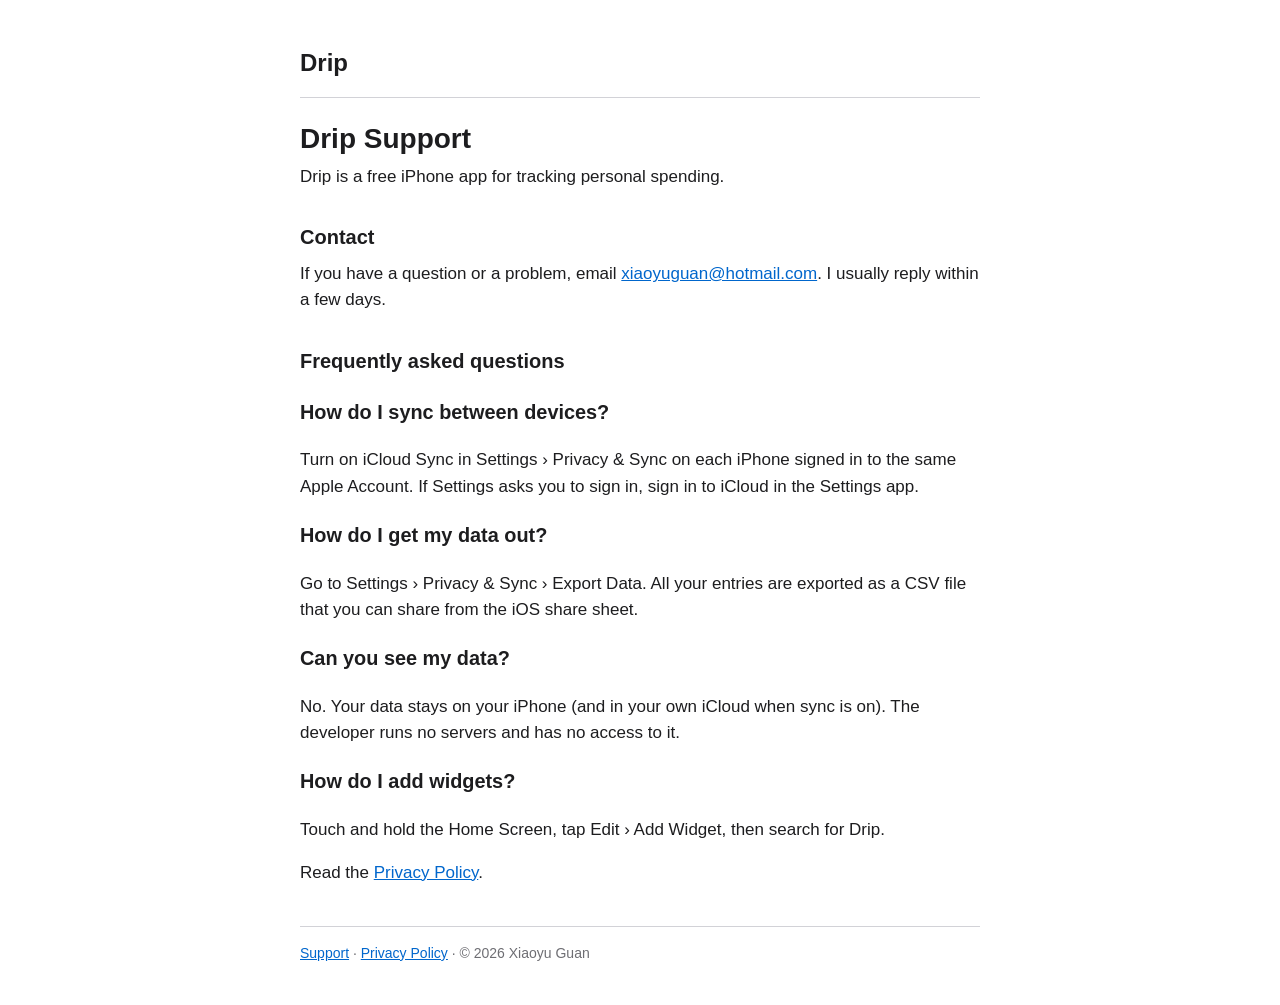
==== index.html @ 87cd1d82 "Add Drip support and privacy pages" ====
<!DOCTYPE html>
<html lang="en">
<head>
  <meta charset="utf-8">
  <meta name="viewport" content="width=device-width, initial-scale=1">
  <title>Drip Support</title>
  <link rel="stylesheet" href="style.css">
</head>
<body>
  <div class="page">
    <header class="site">
      <a href="index.html">Drip</a>
    </header>

    <main>
      <h1>Drip Support</h1>
      <p>Drip is a free iPhone app for tracking personal spending.</p>

      <h2>Contact</h2>
      <p>If you have a question or a problem, email <a href="mailto:xiaoyuguan@hotmail.com">xiaoyuguan@hotmail.com</a>. I usually reply within a few days.</p>

      <h2>Frequently asked questions</h2>

      <h3>How do I sync between devices?</h3>
      <p>Turn on iCloud Sync in Settings › Privacy &amp; Sync on each iPhone signed in to the same Apple Account. If Settings asks you to sign in, sign in to iCloud in the Settings app.</p>

      <h3>How do I get my data out?</h3>
      <p>Go to Settings › Privacy &amp; Sync › Export Data. All your entries are exported as a CSV file that you can share from the iOS share sheet.</p>

      <h3>Can you see my data?</h3>
      <p>No. Your data stays on your iPhone (and in your own iCloud when sync is on). The developer runs no servers and has no access to it.</p>

      <h3>How do I add widgets?</h3>
      <p>Touch and hold the Home Screen, tap Edit › Add Widget, then search for Drip.</p>

      <p>Read the <a href="privacy.html">Privacy Policy</a>.</p>
    </main>

    <footer class="site">
      <p><a href="index.html">Support</a> · <a href="privacy.html">Privacy Policy</a> · © 2026 Xiaoyu Guan</p>
    </footer>
  </div>
</body>
</html>
---- style.css ----
:root {
  --text: #1d1d1f;
  --text-secondary: #6e6e73;
  --background: #ffffff;
  --rule: #d2d2d7;
  --link: #0066cc;
}

@media (prefers-color-scheme: dark) {
  :root {
    --text: #f5f5f7;
    --text-secondary: #a1a1a6;
    --background: #1c1c1e;
    --rule: #38383a;
    --link: #409cff;
  }
}

* {
  box-sizing: border-box;
}

body {
  margin: 0;
  padding: 0 16px;
  background: var(--background);
  color: var(--text);
  font-family: -apple-system, BlinkMacSystemFont, "Helvetica Neue", sans-serif;
  font-size: 17px;
  line-height: 1.55;
  -webkit-text-size-adjust: 100%;
}

.page {
  max-width: 680px;
  margin: 0 auto;
  padding: 24px 0 40px;
}

header.site {
  border-bottom: 1px solid var(--rule);
  padding: 20px 0 16px;
  margin-bottom: 24px;
}

header.site a {
  color: var(--text);
  text-decoration: none;
  font-size: 24px;
  font-weight: 700;
}

h1 {
  font-size: 28px;
  line-height: 1.2;
  margin: 0 0 8px;
}

h2 {
  font-size: 20px;
  margin: 32px 0 8px;
}

p {
  margin: 0 0 16px;
}

a {
  color: var(--link);
  overflow-wrap: break-word;
}

ul {
  margin: 0 0 16px;
  padding-left: 24px;
}

li {
  margin-bottom: 8px;
}

footer.site {
  border-top: 1px solid var(--rule);
  margin-top: 40px;
  padding-top: 16px;
  color: var(--text-secondary);
  font-size: 14px;
}

footer.site p {
  margin: 0;
}
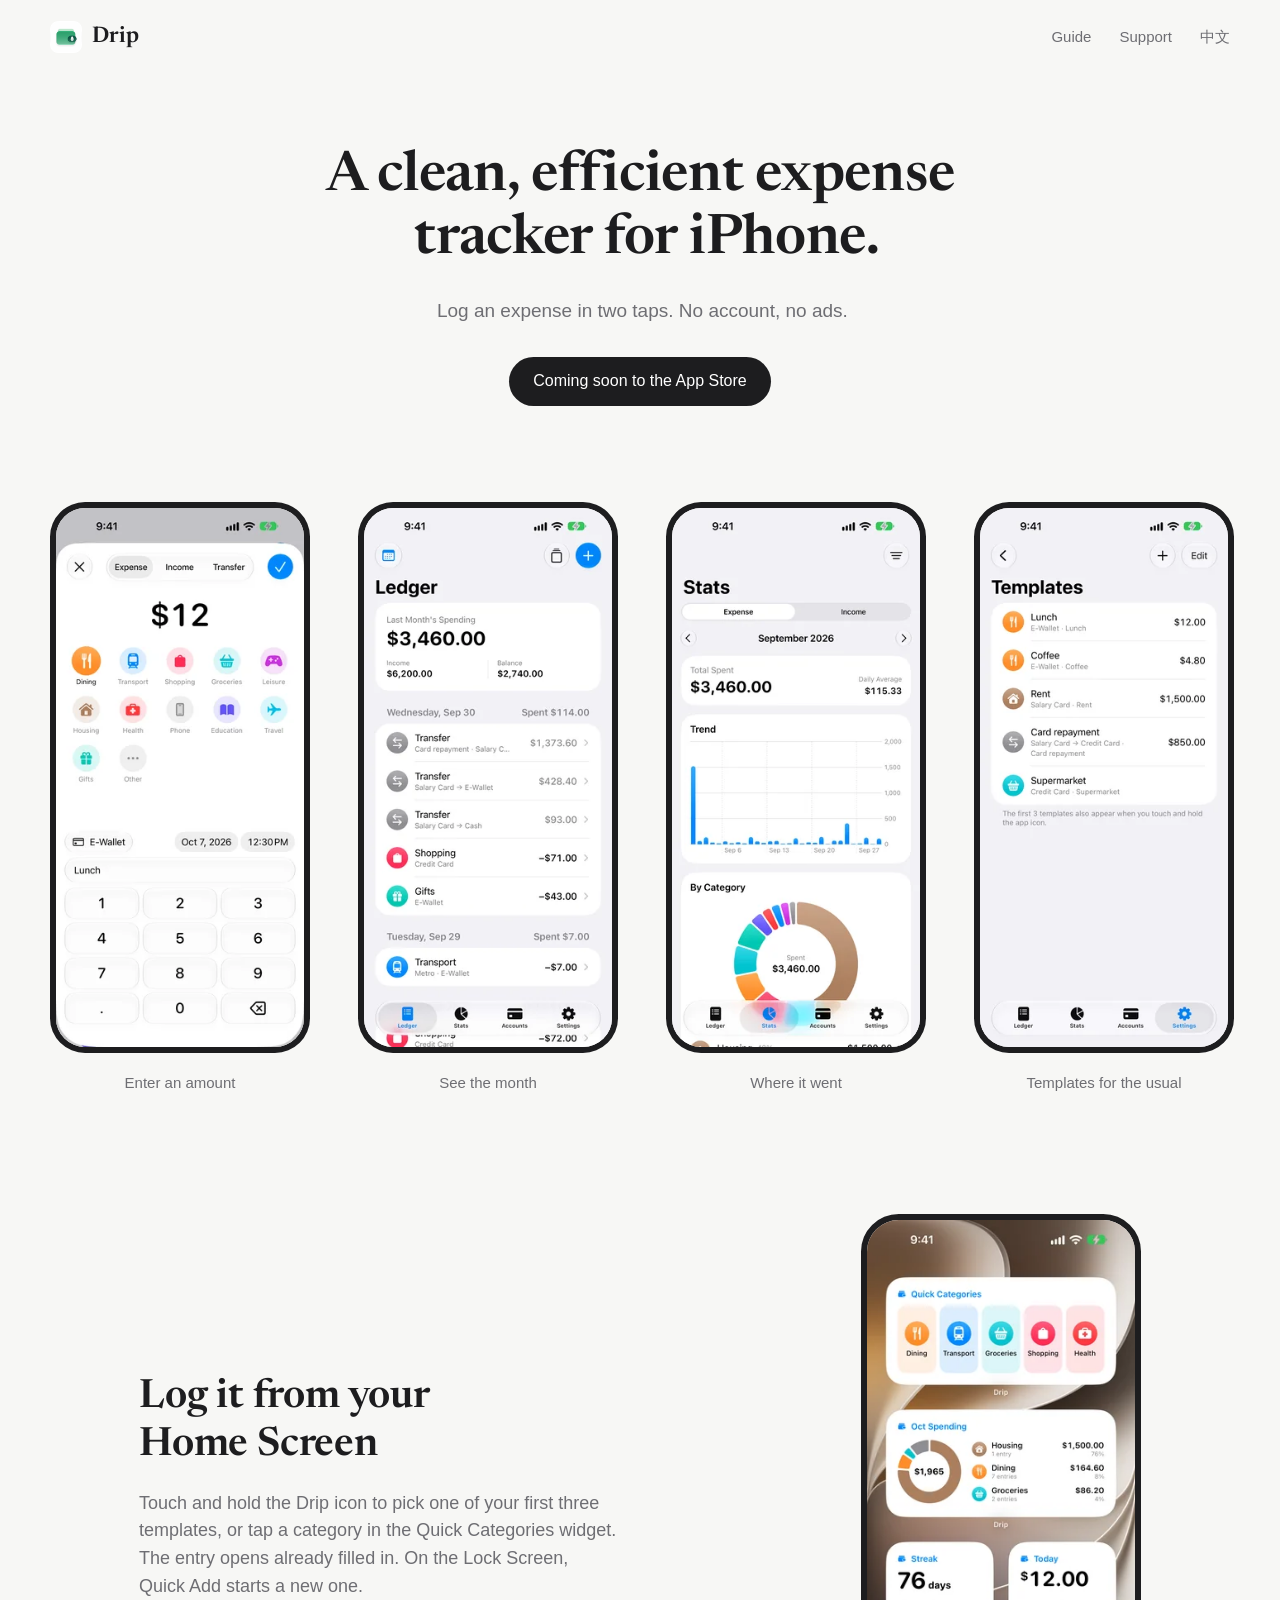
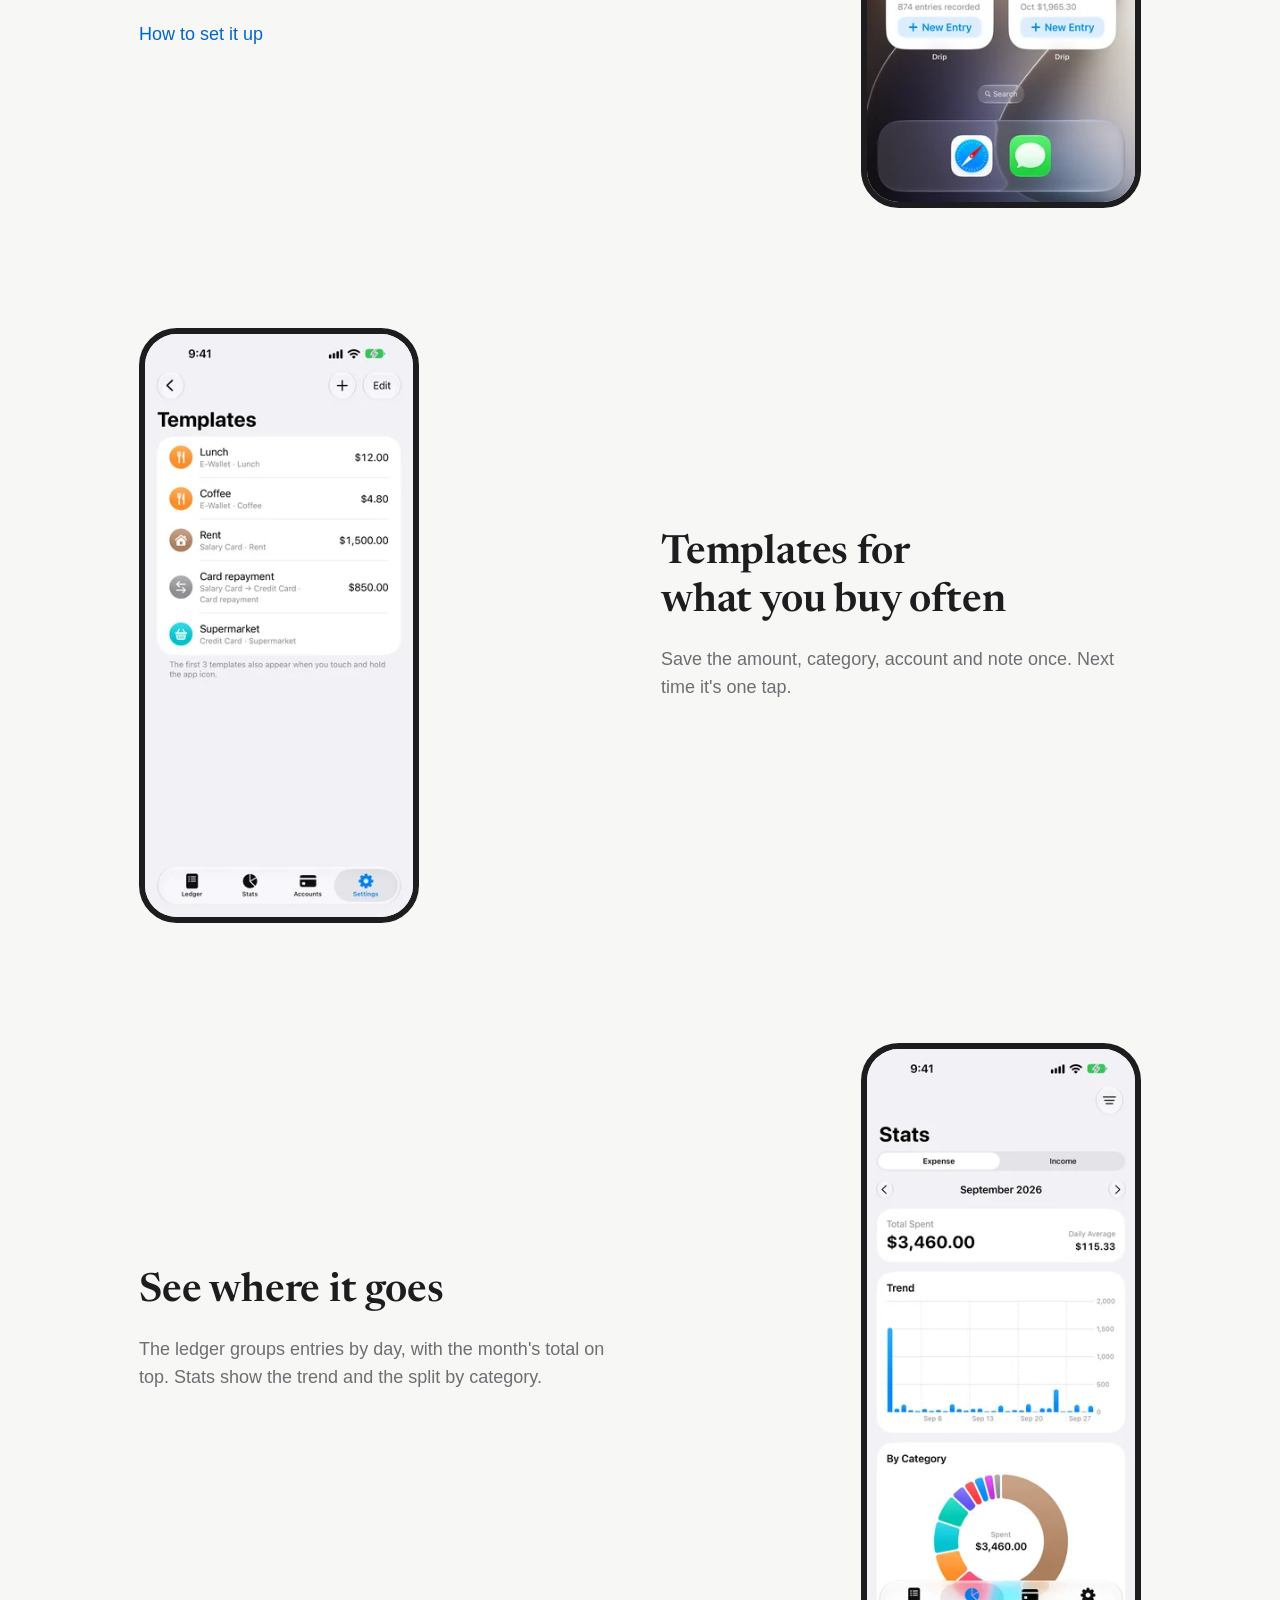
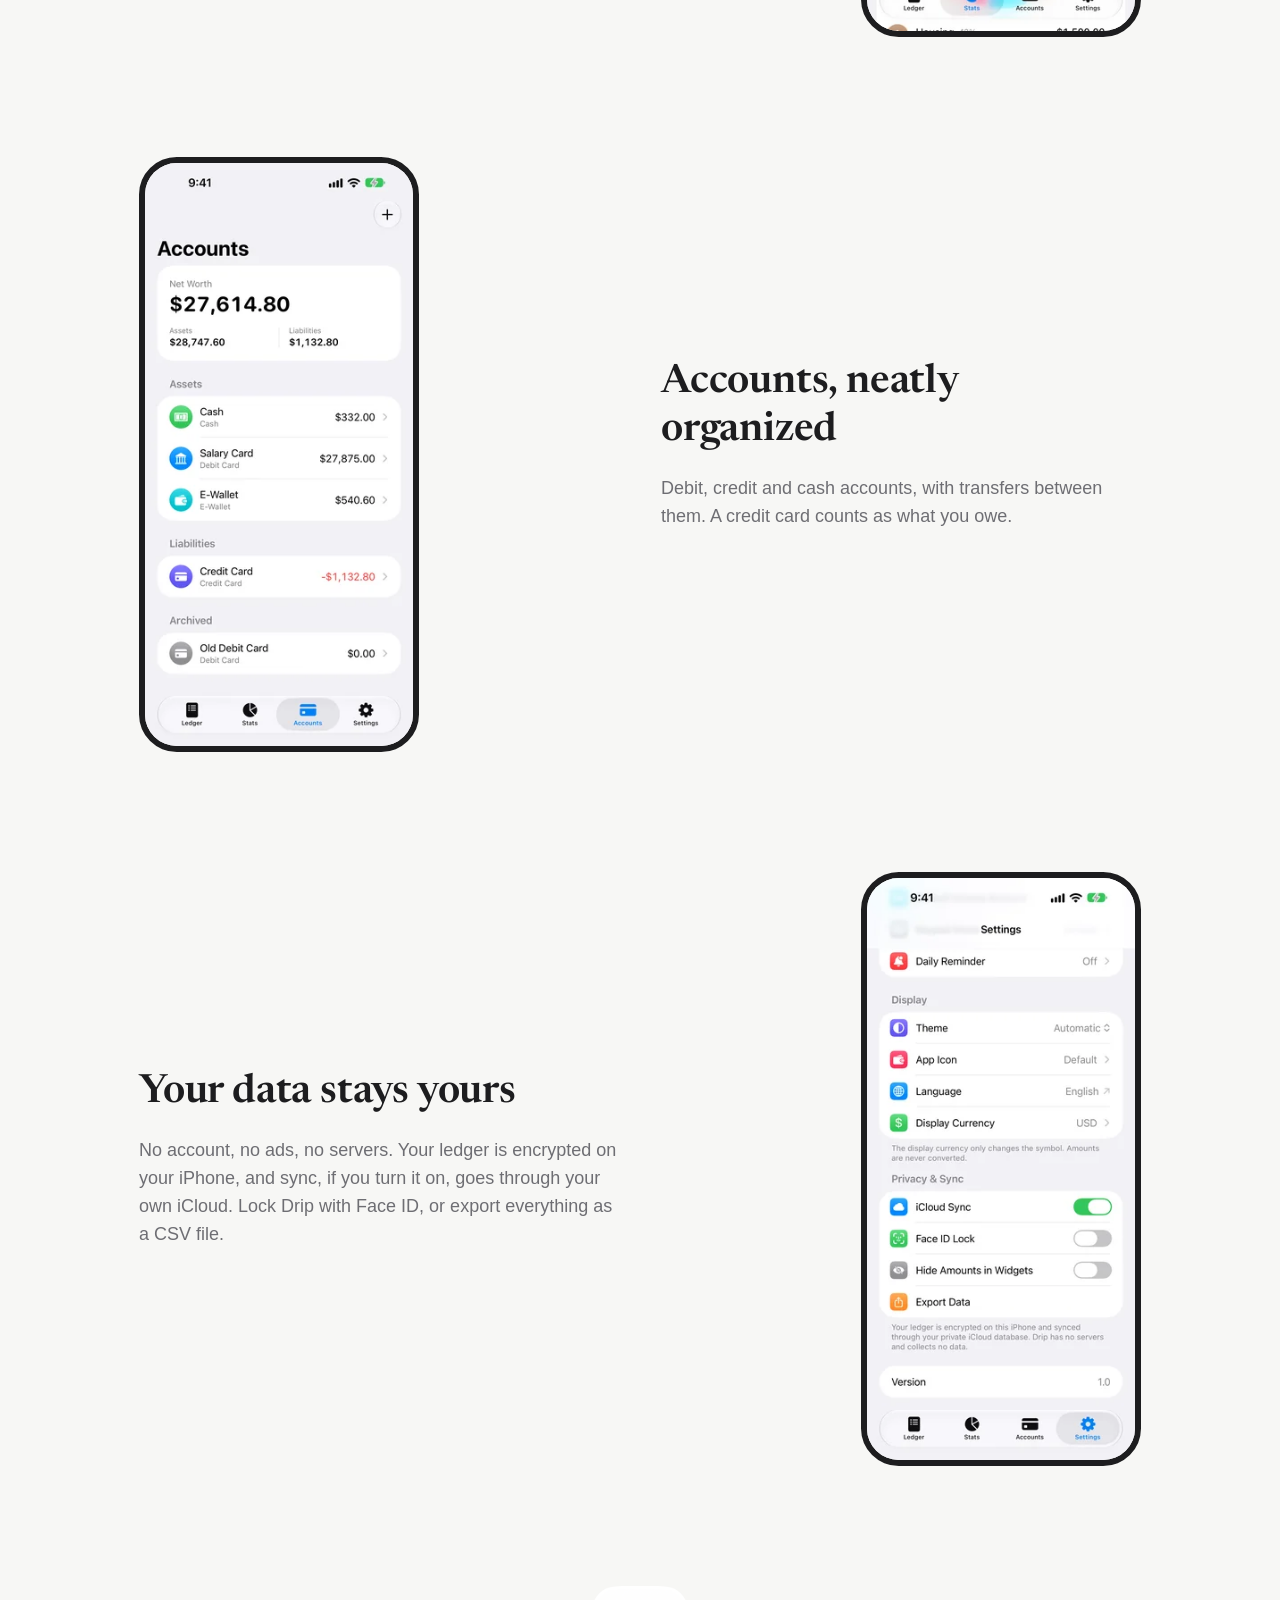
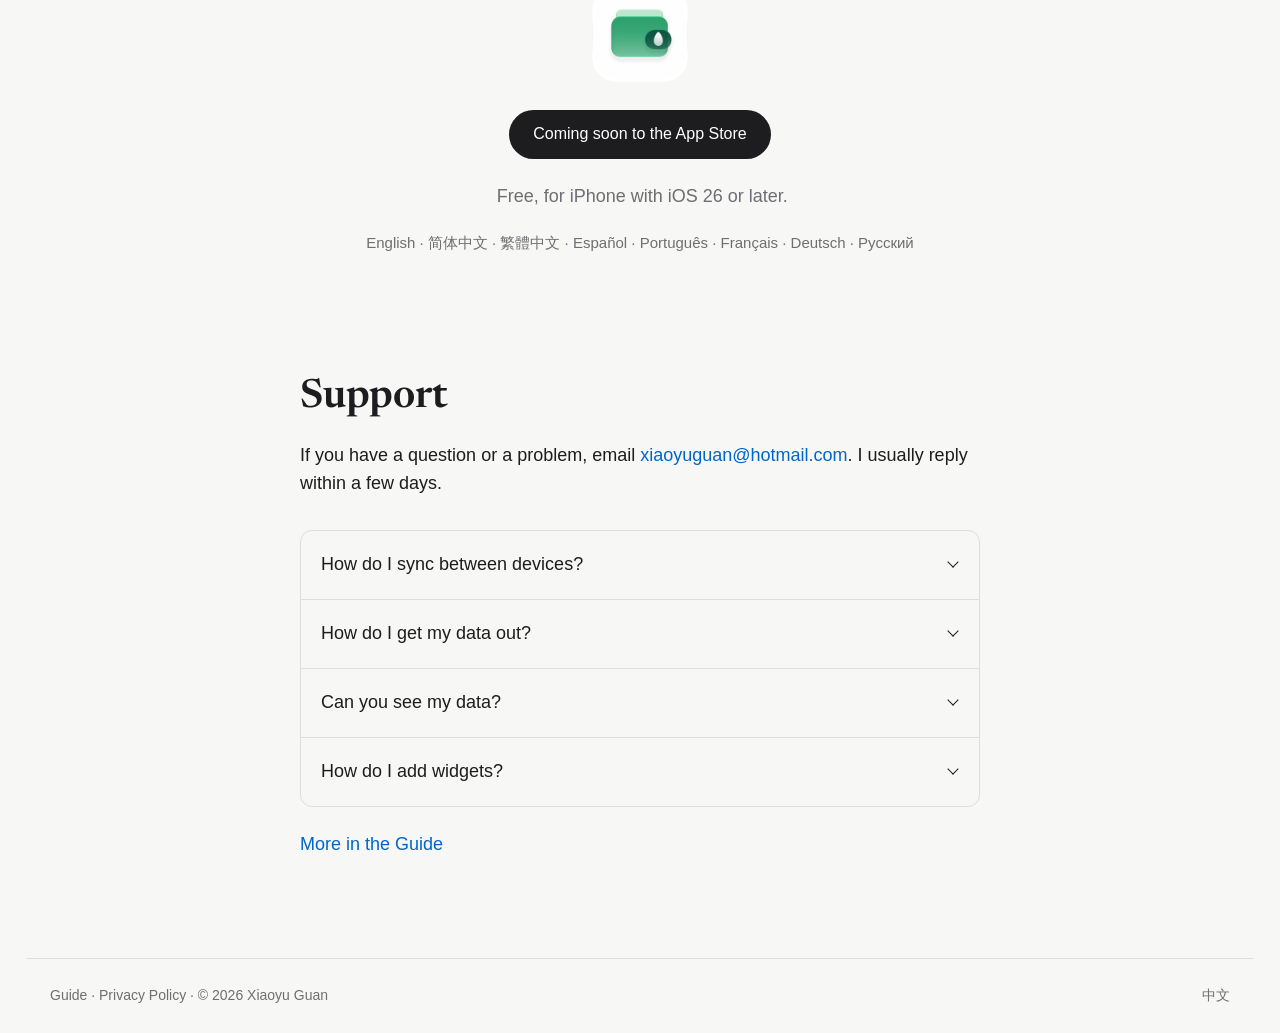
==== commit f6b8b905: "Turn the support site into a landing page with a guide Replace the support-only index with an Englis" ====
--- a/index.html
+++ b/index.html
@@ -1,44 +1,14 @@
-<!DOCTYPE html>
-<html lang="en">
-<head>
-  <meta charset="utf-8">
-  <meta name="viewport" content="width=device-width, initial-scale=1">
-  <title>Drip Support</title>
-  <link rel="stylesheet" href="style.css">
-</head>
-<body>
-  <div class="page">
-    <header class="site">
-      <a href="index.html">Drip</a>
-    </header>
-
-    <main>
-      <h1>Drip Support</h1>
-      <p>Drip is a free iPhone app for tracking personal spending.</p>
-
-      <h2>Contact</h2>
-      <p>If you have a question or a problem, email <a href="mailto:xiaoyuguan@hotmail.com">xiaoyuguan@hotmail.com</a>. I usually reply within a few days.</p>
-
-      <h2>Frequently asked questions</h2>
-
-      <h3>How do I sync between devices?</h3>
-      <p>Turn on iCloud Sync in Settings › Privacy &amp; Sync on each iPhone signed in to the same Apple Account. If Settings asks you to sign in, sign in to iCloud in the Settings app.</p>
-
-      <h3>How do I get my data out?</h3>
-      <p>Go to Settings › Privacy &amp; Sync › Export Data. All your entries are exported as a CSV file that you can share from the iOS share sheet.</p>
-
-      <h3>Can you see my data?</h3>
-      <p>No. Your data stays on your iPhone (and in your own iCloud when sync is on). The developer runs no servers and has no access to it.</p>
-
-      <h3>How do I add widgets?</h3>
-      <p>Touch and hold the Home Screen, tap Edit › Add Widget, then search for Drip.</p>
-
-      <p>Read the <a href="privacy.html">Privacy Policy</a>.</p>
-    </main>
-
-    <footer class="site">
-      <p><a href="index.html">Support</a> · <a href="privacy.html">Privacy Policy</a> · © 2026 Xiaoyu Guan</p>
-    </footer>
-  </div>
-</body>
-</html>
+<!doctype html>
+<html lang="en"><head><meta charset="utf-8"><meta name="viewport" content="width=device-width, initial-scale=1">
+<title>Drip – Expense Tracker for iPhone</title><meta name="description" content="Log an expense in two taps. No account, no ads.">
+<link rel="canonical" href="https://drip.damao.io/">
+<link rel="alternate" hreflang="en" href="https://drip.damao.io/"><link rel="alternate" hreflang="zh-Hans" href="https://drip.damao.io/zh-Hans/"><link rel="alternate" hreflang="x-default" href="https://drip.damao.io/">
+<meta property="og:type" content="website"><meta property="og:title" content="Drip – Expense Tracker for iPhone"><meta property="og:description" content="Log an expense in two taps. No account, no ads."><meta property="og:url" content="https://drip.damao.io/"><meta property="og:image" content="https://drip.damao.io/assets/img/og-en-landing.png"><meta property="og:image:width" content="1200"><meta property="og:image:height" content="630"><meta property="og:image:alt" content="Drip – Expense Tracker for iPhone">
+<meta name="twitter:card" content="summary_large_image"><meta name="twitter:title" content="Drip – Expense Tracker for iPhone"><meta name="twitter:description" content="Log an expense in two taps. No account, no ads."><meta name="twitter:image" content="https://drip.damao.io/assets/img/og-en-landing.png">
+<meta name="theme-color" content="#F7F7F5" media="(prefers-color-scheme: light)"><meta name="theme-color" content="#141414" media="(prefers-color-scheme: dark)">
+<link rel="icon" href="/favicon.ico" sizes="any"><link rel="icon" href="/favicon-32.png" type="image/png" sizes="32x32"><link rel="apple-touch-icon" href="/apple-touch-icon.png"><link rel="stylesheet" href="/style.css">
+</head><body><nav class="nav container"><a class="brand" href="/"><img src="/assets/img/icon@2x.png" width="32" height="32" alt="">Drip</a><a class="nav-secondary" href="/guide/">Guide</a><a class="nav-secondary" href="#support">Support</a><a href="/zh-Hans/" lang="zh-Hans">中文</a></nav><main><section class="hero"><h1>A clean, efficient expense tracker for iPhone<span class="hang-latin">.</span></h1><p class="sub">Log an expense in two taps. No account, no ads<span class="hang-latin">.</span></p><p class="capsule">Coming soon to the App Store</p></section>
+<div class="gallery" tabindex="0"><figure><picture><source type="image/webp" srcset="/assets/screens/en/01-entry@1x.webp 1x, /assets/screens/en/01-entry@2x.webp 2x"><img class="phone" src="/assets/screens/en/01-entry@1x.png" srcset="/assets/screens/en/01-entry@1x.png 1x, /assets/screens/en/01-entry@2x.png 2x" width="300" height="652" alt="Enter an amount" loading="eager" decoding="async"></picture><figcaption>Enter an amount</figcaption></figure><figure><picture><source type="image/webp" srcset="/assets/screens/en/02-ledger@1x.webp 1x, /assets/screens/en/02-ledger@2x.webp 2x"><img class="phone" src="/assets/screens/en/02-ledger@1x.png" srcset="/assets/screens/en/02-ledger@1x.png 1x, /assets/screens/en/02-ledger@2x.png 2x" width="300" height="652" alt="See the month" loading="eager" decoding="async"></picture><figcaption>See the month</figcaption></figure><figure><picture><source type="image/webp" srcset="/assets/screens/en/03-stats@1x.webp 1x, /assets/screens/en/03-stats@2x.webp 2x"><img class="phone" src="/assets/screens/en/03-stats@1x.png" srcset="/assets/screens/en/03-stats@1x.png 1x, /assets/screens/en/03-stats@2x.png 2x" width="300" height="652" alt="Where it went" loading="eager" decoding="async"></picture><figcaption>Where it went</figcaption></figure><figure><picture><source type="image/webp" srcset="/assets/screens/en/04-templates@1x.webp 1x, /assets/screens/en/04-templates@2x.webp 2x"><img class="phone" src="/assets/screens/en/04-templates@1x.png" srcset="/assets/screens/en/04-templates@1x.png 1x, /assets/screens/en/04-templates@2x.png 2x" width="300" height="652" alt="Templates for the usual" loading="eager" decoding="async"></picture><figcaption>Templates for the usual</figcaption></figure><figure><picture><source type="image/webp" srcset="/assets/screens/en/08-widgets@1x.webp 1x, /assets/screens/en/08-widgets@2x.webp 2x"><img class="phone" src="/assets/screens/en/08-widgets@1x.png" srcset="/assets/screens/en/08-widgets@1x.png 1x, /assets/screens/en/08-widgets@2x.png 2x" width="300" height="652" alt="Log from the Home Screen" loading="eager" decoding="async"></picture><figcaption>Log from the Home Screen</figcaption></figure></div>
+<div class="features container"><section class="feature"><div class="feature-copy"><h2>Log it from your Home Screen</h2><p>Touch and hold the Drip icon to pick one of your first three templates, or tap a category in the Quick Categories widget. The entry opens already filled in. On the Lock Screen, Quick Add starts a new one.</p><a href="/guide/#app-icon">How to set it up</a></div><picture><source type="image/webp" srcset="/assets/screens/en/08-widgets@1x.webp 1x, /assets/screens/en/08-widgets@2x.webp 2x"><img class="phone" src="/assets/screens/en/08-widgets@1x.png" srcset="/assets/screens/en/08-widgets@1x.png 1x, /assets/screens/en/08-widgets@2x.png 2x" width="300" height="652" alt="Log it from your Home Screen" loading="lazy" decoding="async"></picture></section><section class="feature"><div class="feature-copy"><h2>Templates for what you buy often</h2><p>Save the amount, category, account and note once. Next time it's one tap.</p></div><picture><source type="image/webp" srcset="/assets/screens/en/04-templates@1x.webp 1x, /assets/screens/en/04-templates@2x.webp 2x"><img class="phone" src="/assets/screens/en/04-templates@1x.png" srcset="/assets/screens/en/04-templates@1x.png 1x, /assets/screens/en/04-templates@2x.png 2x" width="300" height="652" alt="Templates for what you buy often" loading="lazy" decoding="async"></picture></section><section class="feature"><div class="feature-copy"><h2>See where it goes</h2><p>The ledger groups entries by day, with the month's total on top. Stats show the trend and the split by category.</p></div><picture><source type="image/webp" srcset="/assets/screens/en/03-stats@1x.webp 1x, /assets/screens/en/03-stats@2x.webp 2x"><img class="phone" src="/assets/screens/en/03-stats@1x.png" srcset="/assets/screens/en/03-stats@1x.png 1x, /assets/screens/en/03-stats@2x.png 2x" width="300" height="652" alt="See where it goes" loading="lazy" decoding="async"></picture></section><section class="feature"><div class="feature-copy"><h2>Accounts, neatly organized</h2><p>Debit, credit and cash accounts, with transfers between them. A credit card counts as what you owe.</p></div><picture><source type="image/webp" srcset="/assets/screens/en/05-accounts@1x.webp 1x, /assets/screens/en/05-accounts@2x.webp 2x"><img class="phone" src="/assets/screens/en/05-accounts@1x.png" srcset="/assets/screens/en/05-accounts@1x.png 1x, /assets/screens/en/05-accounts@2x.png 2x" width="300" height="652" alt="Accounts, neatly organized" loading="lazy" decoding="async"></picture></section><section class="feature"><div class="feature-copy"><h2>Your data stays yours</h2><p>No account, no ads, no servers. Your ledger is encrypted on your iPhone, and sync, if you turn it on, goes through your own iCloud. Lock Drip with Face ID, or export everything as a CSV file.</p></div><picture><source type="image/webp" srcset="/assets/screens/en/07-privacy@1x.webp 1x, /assets/screens/en/07-privacy@2x.webp 2x"><img class="phone" src="/assets/screens/en/07-privacy@1x.png" srcset="/assets/screens/en/07-privacy@1x.png 1x, /assets/screens/en/07-privacy@2x.png 2x" width="300" height="652" alt="Your data stays yours" loading="lazy" decoding="async"></picture></section></div>
+<section class="closing"><img src="/assets/img/icon@2x.png" width="96" height="96" alt=""><p class="capsule">Coming soon to the App Store</p><p>Free, for iPhone with iOS 26 or later<span class="hang-latin">.</span></p><p class="languages">English · 简体中文 · 繁體中文 · Español · Português · Français · Deutsch · Русский</p></section>
+<section class="support" id="support"><h2>Support</h2><p>If you have a question or a problem, email <a href="mailto:xiaoyuguan@hotmail.com">xiaoyuguan@hotmail.com</a>. I usually reply within a few days.</p><div class="faq"><details><summary>How do I sync between devices?</summary><p>Turn on iCloud Sync in Settings › Privacy &amp; Sync on each iPhone signed in to the same Apple Account. If Settings asks you to sign in, sign in to iCloud in the Settings app.</p></details><details><summary>How do I get my data out?</summary><p>Go to Settings › Privacy &amp; Sync › Export Data. All your entries are exported as a CSV file that you can share from the iOS share sheet.</p></details><details><summary>Can you see my data?</summary><p>No. Your data stays on your iPhone (and in your own iCloud when sync is on). The developer runs no servers and has no access to it.</p></details><details><summary>How do I add widgets?</summary><p>Touch and hold the Home Screen, tap Edit › Add Widget, then search for Drip.</p></details></div><a href="/guide/">More in the Guide</a></section></main><footer class="footer container"><p><a href="/guide/">Guide</a> · <a href="/privacy.html">Privacy Policy</a> · © 2026 Xiaoyu Guan</p><a href="/zh-Hans/" lang="zh-Hans">中文</a></footer></body></html>
--- a/style.css
+++ b/style.css
@@ -1,92 +1,25 @@
-:root {
-  --text: #1d1d1f;
-  --text-secondary: #6e6e73;
-  --background: #ffffff;
-  --rule: #d2d2d7;
-  --link: #0066cc;
+@font-face{font-family:Newsreader;src:url('/assets/fonts/newsreader-latin.woff2') format('woff2');font-weight:600;font-display:swap}
+:root{color-scheme:light dark;--bg:#F7F7F5;--text:#1D1D1F;--secondary:#6E6E73;--line:rgba(0,0,0,.1);--link:#0066CC;--phone:#1D1D1F;--head:ui-serif,"New York","Newsreader",serif}
+*{box-sizing:border-box}body{margin:0;background:var(--bg);color:var(--text);font:18px/1.55 -apple-system,BlinkMacSystemFont,"PingFang SC","Helvetica Neue",sans-serif;letter-spacing:0}a{color:var(--link);text-decoration:none}a:hover{text-decoration:underline}a:focus-visible,summary:focus-visible,.gallery:focus-visible{outline:2px solid var(--link);outline-offset:5px}h1,h2,h3,.brand{font-family:var(--head);font-weight:600;letter-spacing:-.005em}html[lang=zh-Hans]{--head:"Drip Serif SC",ui-serif,"New York","Newsreader",serif}html[lang=zh-Hans] :is(h1,h2,h3,.brand){font-feature-settings:"halt"}h1{font-size:clamp(34px,5vw,56px);line-height:1.12;margin:0 0 24px}h2{font-size:clamp(26px,3.4vw,40px);line-height:1.2;margin:0 0 20px}h3{line-height:1.25}p{margin:0 0 20px}.container{max-width:1228px;margin-inline:auto;padding-inline:24px}.nav{display:flex;align-items:center;gap:28px;padding-block:20px;font-size:15px}.nav a:not(.brand){color:var(--secondary)}.brand{display:flex;align-items:center;gap:10px;margin-right:auto;font-size:22px;color:var(--text)}.brand img{width:32px;height:32px}.hero{max-width:808px;padding:0 24px;margin:72px auto 0;text-align:center}.sub{font-size:19px;color:var(--secondary);margin-bottom:32px}.capsule{display:inline-block;background:#1D1D1F;color:white;font-size:16px;padding:12px 24px;border-radius:999px;margin:0;max-width:100%}.gallery{display:flex;gap:48px;overflow-x:auto;scroll-snap-type:x mandatory;scroll-padding-inline-start:max(24px,calc((100vw - 1180px)/2));padding:96px max(24px,calc((100vw - 1180px)/2));scrollbar-width:none}.gallery::-webkit-scrollbar{display:none}.gallery figure{flex:0 0 260px;margin:0;scroll-snap-align:start}.phone{display:block;width:100%;height:auto;border:6px solid var(--phone);border-radius:13.5% / 6.3%}picture{display:block}figcaption{font-size:15px;color:var(--secondary);text-align:center;margin-top:18px}.features{padding-top:24px}.feature{display:grid;grid-template-columns:minmax(0,480px) 280px;justify-content:space-around;gap:64px;align-items:center;margin-bottom:120px}.feature:nth-child(even){grid-template-columns:280px minmax(0,480px)}.feature:nth-child(even) .feature-copy{order:2}.feature p{color:var(--secondary)}.closing{text-align:center;max-width:808px;margin:0 auto 120px;padding:0 24px}.closing>img{display:block;width:96px;height:96px;margin:0 auto 28px}.closing .capsule{margin-bottom:24px}.closing p:not(.capsule){color:var(--secondary)}.languages{font-size:15px}.support{max-width:728px;margin:0 auto 100px;padding:0 24px}.faq{border:1px solid var(--line);border-radius:12px;margin:32px 0 24px;overflow:hidden}details+details{border-top:1px solid var(--line)}summary{list-style:none;cursor:pointer;padding:20px 44px 20px 20px;position:relative}summary::-webkit-details-marker{display:none}summary:after{content:"";position:absolute;right:22px;top:27px;width:7px;height:7px;border-right:1.5px solid currentColor;border-bottom:1.5px solid currentColor;transform:rotate(45deg)}details[open] summary:after{transform:rotate(225deg)}details p{padding:0 20px 20px;margin:0;color:var(--secondary)}.footer{border-top:1px solid var(--line);padding-block:26px;display:flex;justify-content:space-between;gap:24px;font-size:14px;color:var(--secondary)}.footer p{margin:0}.footer a{color:inherit}.guide{max-width:728px;padding:64px 24px 96px;margin:auto}.toc{padding-left:22px;margin:32px 0 64px}.toc li{margin:6px 0}.guide section{margin-top:64px;scroll-margin-top:24px}.guide section picture{width:240px;max-width:100%;margin:32px auto 0}.page{max-width:728px;margin:auto;padding:20px 24px}.page main{padding-block:64px}.page h2{margin-top:48px}.page .site{font-size:15px}.page footer{border-top:1px solid var(--line);padding-top:24px}.page p{overflow-wrap:break-word}
+@media(prefers-color-scheme:dark){:root{--bg:#141414;--text:#F5F5F7;--secondary:#A1A1A6;--line:rgba(255,255,255,.12);--link:#4DA3FF;--phone:#3A3A3C}.capsule{background:#F5F5F7;color:#1D1D1F}}
+@media(max-width:1067px){.feature,.feature:nth-child(even){display:flex;flex-direction:column;gap:28px}.feature .feature-copy{max-width:480px}.feature:nth-child(even) .feature-copy{order:0}.feature picture{width:240px}}
+@media(max-width:733px){.container{padding-inline:16px}.nav .nav-secondary{display:none}.nav{gap:16px}.hero{text-align:left;margin-top:40px;padding-inline:16px}.gallery{gap:20px;padding:56px 16px;scroll-padding-inline-start:16px}.gallery figure{flex-basis:72vw}.feature{margin-bottom:72px}.features{padding-top:16px}.closing{margin-bottom:72px;padding-inline:16px}.support{padding-inline:16px;margin-bottom:72px}.footer{flex-wrap:wrap;gap:12px}.guide{padding:40px 16px 72px}.page{padding-inline:16px}}
+
+/* CJK–Latin spacing comes from the browser, not from spaces in the copy. */
+:lang(zh) { text-autospace: normal; }
+/* Optical centering: a negative end margin equal to the trailing mark's advance (measured: "."
+   ≈ .25em in New York/SF, "。" = 1ic in PingFang) keeps the words on the center line. */
+.hang-latin { margin-inline-end: -.25em; }
+.hang-cjk { margin-inline-end: -1ic; }
+@media (max-width: 733px) { .hero .hang-latin, .hero .hang-cjk { margin-inline-end: 0; } }
+/* Keeps a paragraph's last word with its closing mark (see tail() in tools/pages.mjs). */
+.keep { text-wrap: nowrap; }
+/* English paragraphs: let the browser avoid one-word last lines (Chinese uses .keep instead). */
+:lang(en) p { text-wrap: pretty; }
+/* Headings break into lines of similar length. */
+h1, h2, h3 { text-wrap: balance; }
+/* When all five phones fit (5 × 260 + 4 × 48 + 2 × 24 = 1540px), center the row and drop the
+   scroll snapping instead of cutting off the last phone. */
+@media (min-width: 1540px) {
+  .gallery { justify-content: center; padding-inline: 24px; scroll-snap-type: none; }
 }
-
-@media (prefers-color-scheme: dark) {
-  :root {
-    --text: #f5f5f7;
-    --text-secondary: #a1a1a6;
-    --background: #1c1c1e;
-    --rule: #38383a;
-    --link: #409cff;
-  }
-}
-
-* {
-  box-sizing: border-box;
-}
-
-body {
-  margin: 0;
-  padding: 0 16px;
-  background: var(--background);
-  color: var(--text);
-  font-family: -apple-system, BlinkMacSystemFont, "Helvetica Neue", sans-serif;
-  font-size: 17px;
-  line-height: 1.55;
-  -webkit-text-size-adjust: 100%;
-}
-
-.page {
-  max-width: 680px;
-  margin: 0 auto;
-  padding: 24px 0 40px;
-}
-
-header.site {
-  border-bottom: 1px solid var(--rule);
-  padding: 20px 0 16px;
-  margin-bottom: 24px;
-}
-
-header.site a {
-  color: var(--text);
-  text-decoration: none;
-  font-size: 24px;
-  font-weight: 700;
-}
-
-h1 {
-  font-size: 28px;
-  line-height: 1.2;
-  margin: 0 0 8px;
-}
-
-h2 {
-  font-size: 20px;
-  margin: 32px 0 8px;
-}
-
-p {
-  margin: 0 0 16px;
-}
-
-a {
-  color: var(--link);
-  overflow-wrap: break-word;
-}
-
-ul {
-  margin: 0 0 16px;
-  padding-left: 24px;
-}
-
-li {
-  margin-bottom: 8px;
-}
-
-footer.site {
-  border-top: 1px solid var(--rule);
-  margin-top: 40px;
-  padding-top: 16px;
-  color: var(--text-secondary);
-  font-size: 14px;
-}
-
-footer.site p {
-  margin: 0;
-}
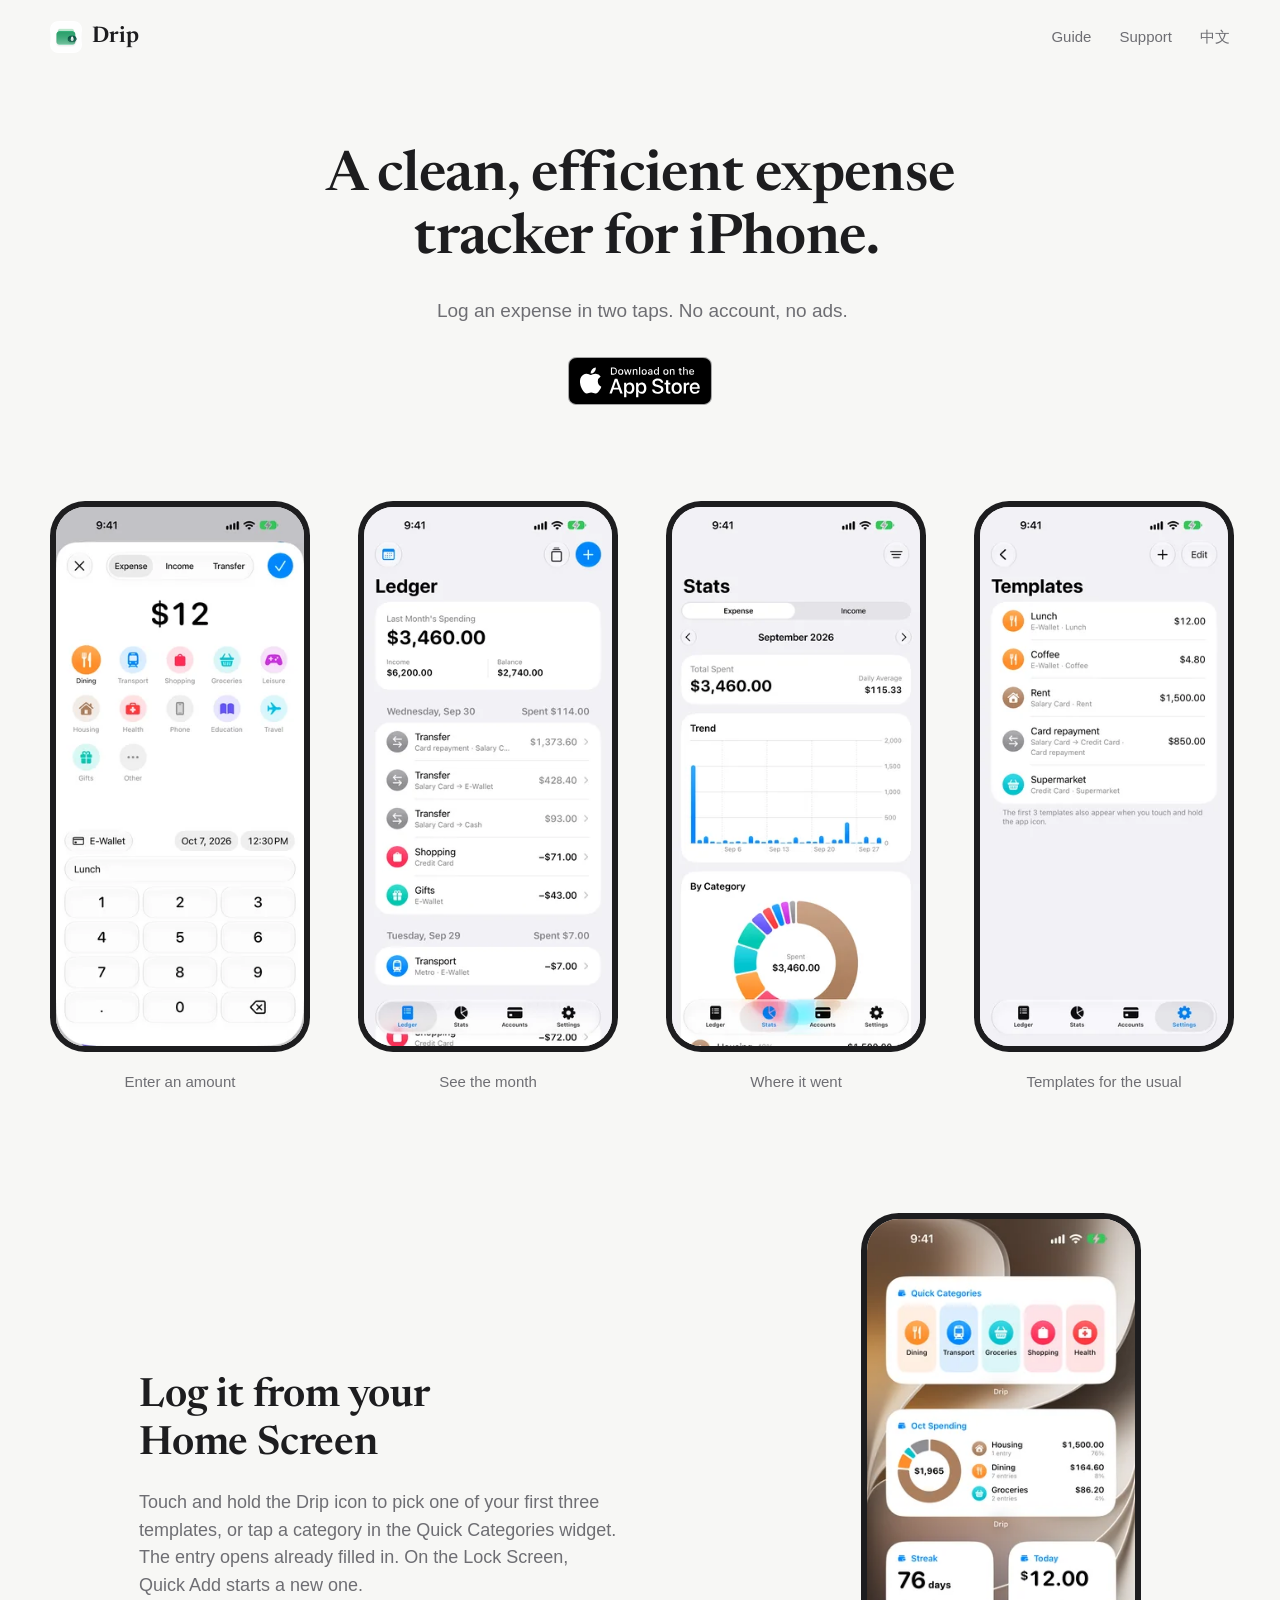
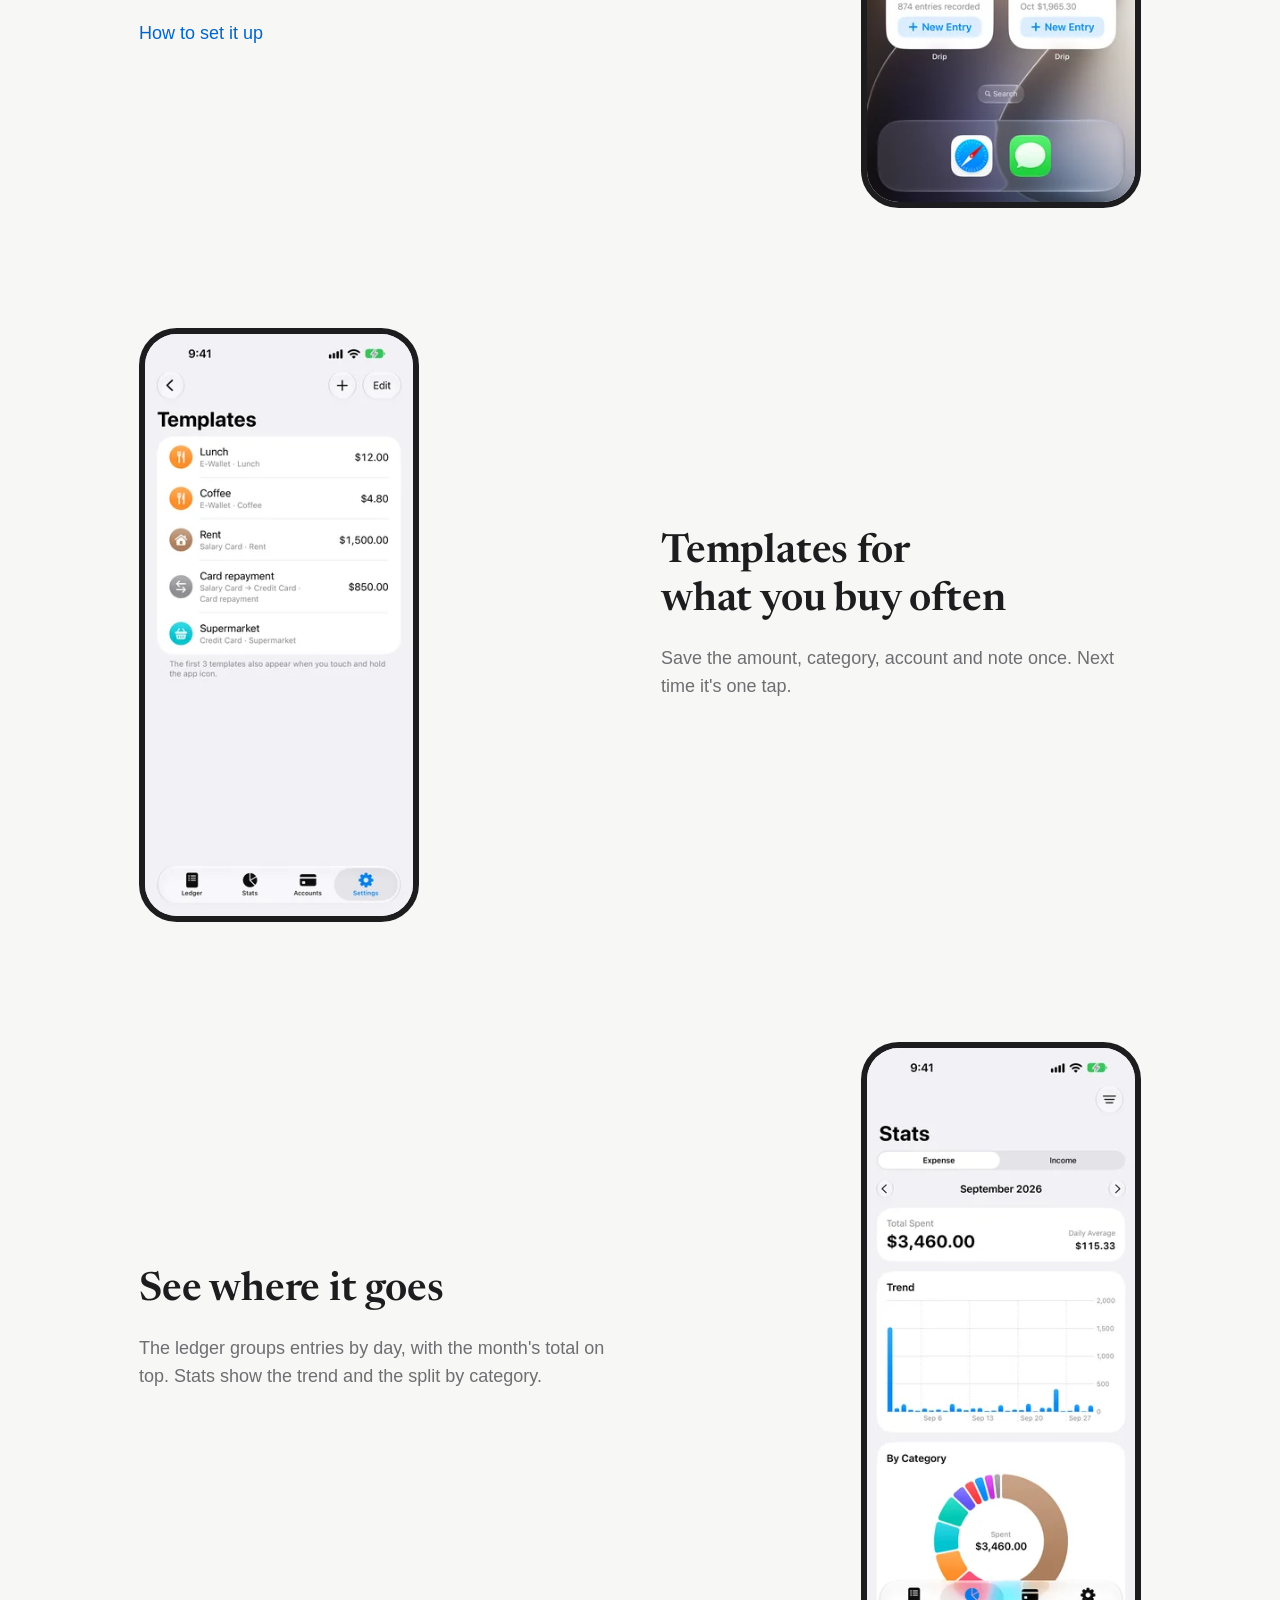
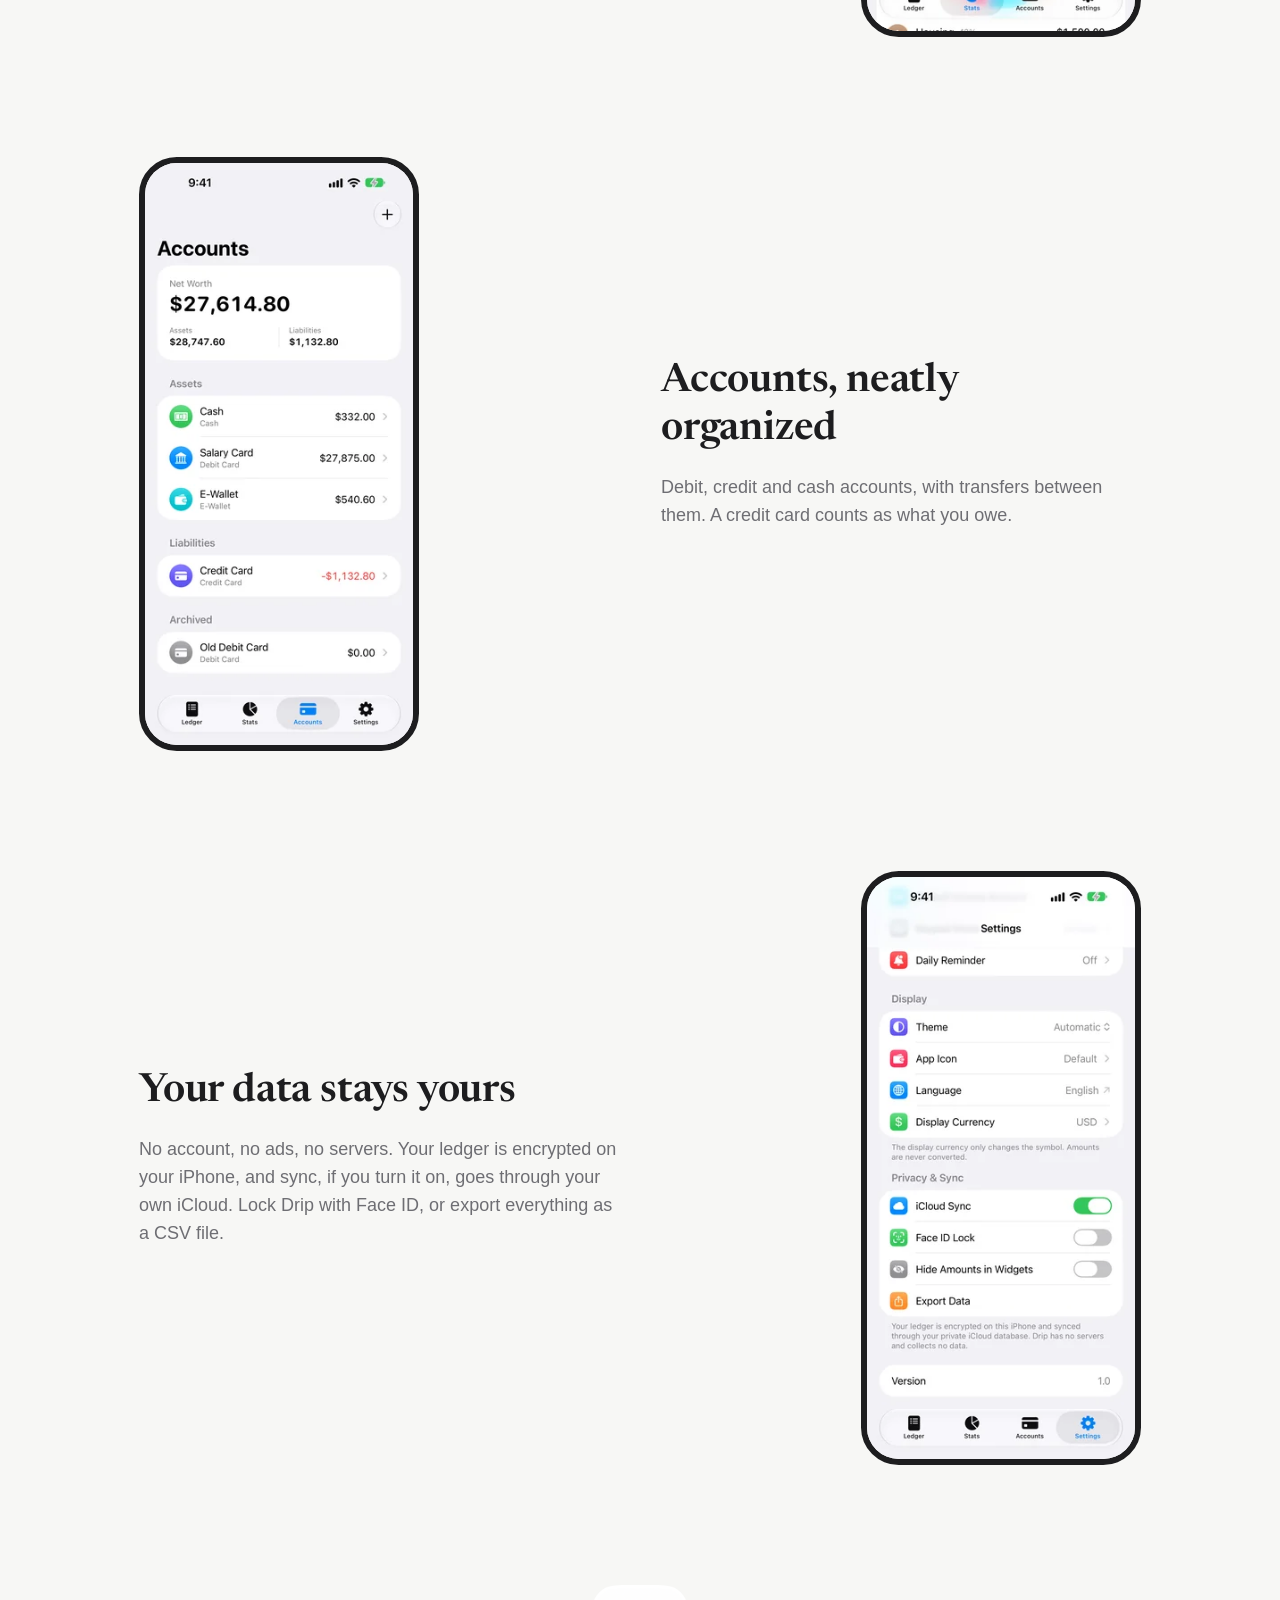
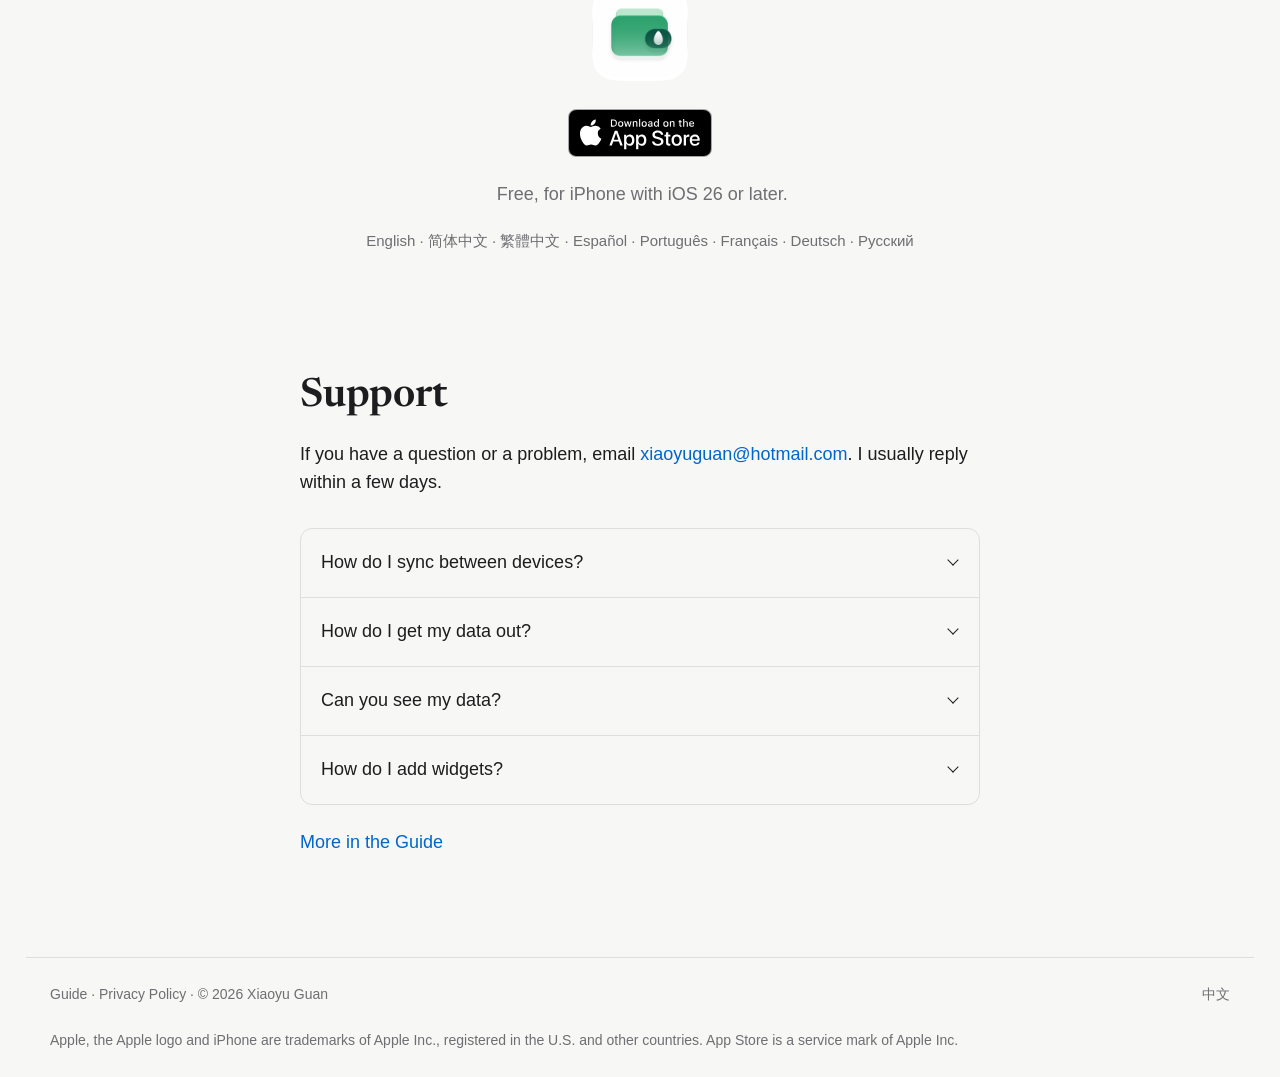
==== commit a300f5ea: "Show the App Store badge on the English pages Replace the "Coming soon" capsule on the English landi" ====
--- a/index.html
+++ b/index.html
@@ -3,12 +3,14 @@
 <title>Drip – Expense Tracker for iPhone</title><meta name="description" content="Log an expense in two taps. No account, no ads.">
 <link rel="canonical" href="https://drip.damao.io/">
 <link rel="alternate" hreflang="en" href="https://drip.damao.io/"><link rel="alternate" hreflang="zh-Hans" href="https://drip.damao.io/zh-Hans/"><link rel="alternate" hreflang="x-default" href="https://drip.damao.io/">
-<meta property="og:type" content="website"><meta property="og:title" content="Drip – Expense Tracker for iPhone"><meta property="og:description" content="Log an expense in two taps. No account, no ads."><meta property="og:url" content="https://drip.damao.io/"><meta property="og:image" content="https://drip.damao.io/assets/img/og-en-landing.png"><meta property="og:image:width" content="1200"><meta property="og:image:height" content="630"><meta property="og:image:alt" content="Drip – Expense Tracker for iPhone">
+<meta property="og:type" content="website"><meta property="og:site_name" content="Drip"><meta property="og:locale" content="en_US"><meta property="og:title" content="Drip – Expense Tracker for iPhone"><meta property="og:description" content="Log an expense in two taps. No account, no ads."><meta property="og:url" content="https://drip.damao.io/"><meta property="og:image" content="https://drip.damao.io/assets/img/og-en-landing.png"><meta property="og:image:width" content="1200"><meta property="og:image:height" content="630"><meta property="og:image:alt" content="Drip – Expense Tracker for iPhone">
+<meta itemprop="name" content="Drip – Expense Tracker for iPhone"><meta itemprop="description" content="Log an expense in two taps. No account, no ads."><meta itemprop="image" content="https://drip.damao.io/assets/img/share-square.jpg">
 <meta name="twitter:card" content="summary_large_image"><meta name="twitter:title" content="Drip – Expense Tracker for iPhone"><meta name="twitter:description" content="Log an expense in two taps. No account, no ads."><meta name="twitter:image" content="https://drip.damao.io/assets/img/og-en-landing.png">
+<meta name="apple-itunes-app" content="app-id=6819748641">
 <meta name="theme-color" content="#F7F7F5" media="(prefers-color-scheme: light)"><meta name="theme-color" content="#141414" media="(prefers-color-scheme: dark)">
-<link rel="icon" href="/favicon.ico" sizes="any"><link rel="icon" href="/favicon-32.png" type="image/png" sizes="32x32"><link rel="apple-touch-icon" href="/apple-touch-icon.png"><link rel="stylesheet" href="/style.css">
-</head><body><nav class="nav container"><a class="brand" href="/"><img src="/assets/img/icon@2x.png" width="32" height="32" alt="">Drip</a><a class="nav-secondary" href="/guide/">Guide</a><a class="nav-secondary" href="#support">Support</a><a href="/zh-Hans/" lang="zh-Hans">中文</a></nav><main><section class="hero"><h1>A clean, efficient expense tracker for iPhone<span class="hang-latin">.</span></h1><p class="sub">Log an expense in two taps. No account, no ads<span class="hang-latin">.</span></p><p class="capsule">Coming soon to the App Store</p></section>
+<link rel="icon" href="/favicon.ico" sizes="any"><link rel="icon" href="/favicon-32.png" type="image/png" sizes="32x32"><link rel="apple-touch-icon" href="/apple-touch-icon.png"><link rel="stylesheet" href="/style.css?v=63ba446912">
+</head><body><div class="share-thumb" aria-hidden="true"><img src="/assets/img/share-square.jpg" width="400" height="400" alt=""></div><nav class="nav container"><a class="brand" href="/"><img src="/assets/img/icon@2x.png" width="32" height="32" alt="">Drip</a><a class="nav-secondary" href="/guide/">Guide</a><a class="nav-secondary" href="#support">Support</a><a href="/zh-Hans/" lang="zh-Hans">中文</a></nav><main><section class="hero"><h1>A clean, efficient expense tracker for iPhone<span class="hang-latin">.</span></h1><p class="sub">Log an expense in two taps. No account, no ads<span class="hang-latin">.</span></p><a class="badge" href="https://apps.apple.com/app/id6819748641"><picture><source srcset="/assets/img/badge-en-white.svg" media="(prefers-color-scheme: dark)"><img src="/assets/img/badge-en-black.svg" width="144" height="48" alt="Download on the App Store"></picture></a></section>
 <div class="gallery" tabindex="0"><figure><picture><source type="image/webp" srcset="/assets/screens/en/01-entry@1x.webp 1x, /assets/screens/en/01-entry@2x.webp 2x"><img class="phone" src="/assets/screens/en/01-entry@1x.png" srcset="/assets/screens/en/01-entry@1x.png 1x, /assets/screens/en/01-entry@2x.png 2x" width="300" height="652" alt="Enter an amount" loading="eager" decoding="async"></picture><figcaption>Enter an amount</figcaption></figure><figure><picture><source type="image/webp" srcset="/assets/screens/en/02-ledger@1x.webp 1x, /assets/screens/en/02-ledger@2x.webp 2x"><img class="phone" src="/assets/screens/en/02-ledger@1x.png" srcset="/assets/screens/en/02-ledger@1x.png 1x, /assets/screens/en/02-ledger@2x.png 2x" width="300" height="652" alt="See the month" loading="eager" decoding="async"></picture><figcaption>See the month</figcaption></figure><figure><picture><source type="image/webp" srcset="/assets/screens/en/03-stats@1x.webp 1x, /assets/screens/en/03-stats@2x.webp 2x"><img class="phone" src="/assets/screens/en/03-stats@1x.png" srcset="/assets/screens/en/03-stats@1x.png 1x, /assets/screens/en/03-stats@2x.png 2x" width="300" height="652" alt="Where it went" loading="eager" decoding="async"></picture><figcaption>Where it went</figcaption></figure><figure><picture><source type="image/webp" srcset="/assets/screens/en/04-templates@1x.webp 1x, /assets/screens/en/04-templates@2x.webp 2x"><img class="phone" src="/assets/screens/en/04-templates@1x.png" srcset="/assets/screens/en/04-templates@1x.png 1x, /assets/screens/en/04-templates@2x.png 2x" width="300" height="652" alt="Templates for the usual" loading="eager" decoding="async"></picture><figcaption>Templates for the usual</figcaption></figure><figure><picture><source type="image/webp" srcset="/assets/screens/en/08-widgets@1x.webp 1x, /assets/screens/en/08-widgets@2x.webp 2x"><img class="phone" src="/assets/screens/en/08-widgets@1x.png" srcset="/assets/screens/en/08-widgets@1x.png 1x, /assets/screens/en/08-widgets@2x.png 2x" width="300" height="652" alt="Log from the Home Screen" loading="eager" decoding="async"></picture><figcaption>Log from the Home Screen</figcaption></figure></div>
 <div class="features container"><section class="feature"><div class="feature-copy"><h2>Log it from your Home Screen</h2><p>Touch and hold the Drip icon to pick one of your first three templates, or tap a category in the Quick Categories widget. The entry opens already filled in. On the Lock Screen, Quick Add starts a new one.</p><a href="/guide/#app-icon">How to set it up</a></div><picture><source type="image/webp" srcset="/assets/screens/en/08-widgets@1x.webp 1x, /assets/screens/en/08-widgets@2x.webp 2x"><img class="phone" src="/assets/screens/en/08-widgets@1x.png" srcset="/assets/screens/en/08-widgets@1x.png 1x, /assets/screens/en/08-widgets@2x.png 2x" width="300" height="652" alt="Log it from your Home Screen" loading="lazy" decoding="async"></picture></section><section class="feature"><div class="feature-copy"><h2>Templates for what you buy often</h2><p>Save the amount, category, account and note once. Next time it's one tap.</p></div><picture><source type="image/webp" srcset="/assets/screens/en/04-templates@1x.webp 1x, /assets/screens/en/04-templates@2x.webp 2x"><img class="phone" src="/assets/screens/en/04-templates@1x.png" srcset="/assets/screens/en/04-templates@1x.png 1x, /assets/screens/en/04-templates@2x.png 2x" width="300" height="652" alt="Templates for what you buy often" loading="lazy" decoding="async"></picture></section><section class="feature"><div class="feature-copy"><h2>See where it goes</h2><p>The ledger groups entries by day, with the month's total on top. Stats show the trend and the split by category.</p></div><picture><source type="image/webp" srcset="/assets/screens/en/03-stats@1x.webp 1x, /assets/screens/en/03-stats@2x.webp 2x"><img class="phone" src="/assets/screens/en/03-stats@1x.png" srcset="/assets/screens/en/03-stats@1x.png 1x, /assets/screens/en/03-stats@2x.png 2x" width="300" height="652" alt="See where it goes" loading="lazy" decoding="async"></picture></section><section class="feature"><div class="feature-copy"><h2>Accounts, neatly organized</h2><p>Debit, credit and cash accounts, with transfers between them. A credit card counts as what you owe.</p></div><picture><source type="image/webp" srcset="/assets/screens/en/05-accounts@1x.webp 1x, /assets/screens/en/05-accounts@2x.webp 2x"><img class="phone" src="/assets/screens/en/05-accounts@1x.png" srcset="/assets/screens/en/05-accounts@1x.png 1x, /assets/screens/en/05-accounts@2x.png 2x" width="300" height="652" alt="Accounts, neatly organized" loading="lazy" decoding="async"></picture></section><section class="feature"><div class="feature-copy"><h2>Your data stays yours</h2><p>No account, no ads, no servers. Your ledger is encrypted on your iPhone, and sync, if you turn it on, goes through your own iCloud. Lock Drip with Face ID, or export everything as a CSV file.</p></div><picture><source type="image/webp" srcset="/assets/screens/en/07-privacy@1x.webp 1x, /assets/screens/en/07-privacy@2x.webp 2x"><img class="phone" src="/assets/screens/en/07-privacy@1x.png" srcset="/assets/screens/en/07-privacy@1x.png 1x, /assets/screens/en/07-privacy@2x.png 2x" width="300" height="652" alt="Your data stays yours" loading="lazy" decoding="async"></picture></section></div>
-<section class="closing"><img src="/assets/img/icon@2x.png" width="96" height="96" alt=""><p class="capsule">Coming soon to the App Store</p><p>Free, for iPhone with iOS 26 or later<span class="hang-latin">.</span></p><p class="languages">English · 简体中文 · 繁體中文 · Español · Português · Français · Deutsch · Русский</p></section>
-<section class="support" id="support"><h2>Support</h2><p>If you have a question or a problem, email <a href="mailto:xiaoyuguan@hotmail.com">xiaoyuguan@hotmail.com</a>. I usually reply within a few days.</p><div class="faq"><details><summary>How do I sync between devices?</summary><p>Turn on iCloud Sync in Settings › Privacy &amp; Sync on each iPhone signed in to the same Apple Account. If Settings asks you to sign in, sign in to iCloud in the Settings app.</p></details><details><summary>How do I get my data out?</summary><p>Go to Settings › Privacy &amp; Sync › Export Data. All your entries are exported as a CSV file that you can share from the iOS share sheet.</p></details><details><summary>Can you see my data?</summary><p>No. Your data stays on your iPhone (and in your own iCloud when sync is on). The developer runs no servers and has no access to it.</p></details><details><summary>How do I add widgets?</summary><p>Touch and hold the Home Screen, tap Edit › Add Widget, then search for Drip.</p></details></div><a href="/guide/">More in the Guide</a></section></main><footer class="footer container"><p><a href="/guide/">Guide</a> · <a href="/privacy.html">Privacy Policy</a> · © 2026 Xiaoyu Guan</p><a href="/zh-Hans/" lang="zh-Hans">中文</a></footer></body></html>
+<section class="closing"><img src="/assets/img/icon@2x.png" width="96" height="96" alt=""><a class="badge" href="https://apps.apple.com/app/id6819748641"><picture><source srcset="/assets/img/badge-en-white.svg" media="(prefers-color-scheme: dark)"><img src="/assets/img/badge-en-black.svg" width="144" height="48" alt="Download on the App Store"></picture></a><p>Free, for iPhone with iOS 26 or later<span class="hang-latin">.</span></p><p class="languages">English · 简体中文 · 繁體中文 · Español · Português · Français · Deutsch · Русский</p></section>
+<section class="support" id="support"><h2>Support</h2><p>If you have a question or a problem, email <a href="mailto:xiaoyuguan@hotmail.com">xiaoyuguan@hotmail.com</a>. I usually reply within a few days.</p><div class="faq"><details><summary>How do I sync between devices?</summary><p>Turn on iCloud Sync in Settings › Privacy &amp; Sync on each iPhone signed in to the same Apple Account. If Settings asks you to sign in, sign in to iCloud in the Settings app.</p></details><details><summary>How do I get my data out?</summary><p>Go to Settings › Privacy &amp; Sync › Export Data. All your entries are exported as a CSV file that you can share from the iOS share sheet.</p></details><details><summary>Can you see my data?</summary><p>No. Your data stays on your iPhone (and in your own iCloud when sync is on). The developer runs no servers and has no access to it.</p></details><details><summary>How do I add widgets?</summary><p>Touch and hold the Home Screen, tap Edit › Add Widget, then search for Drip.</p></details></div><a href="/guide/">More in the Guide</a></section></main><footer class="footer container"><p><a href="/guide/">Guide</a> · <a href="/privacy.html">Privacy Policy</a> · © 2026 Xiaoyu Guan</p><a href="/zh-Hans/" lang="zh-Hans">中文</a><p class="legal">Apple, the Apple logo and iPhone are trademarks of Apple Inc., registered in the U.S. and other countries. App Store is a service mark of Apple Inc.</p></footer></body></html>
--- a/style.css
+++ b/style.css
@@ -1,4 +1,4 @@
-@font-face{font-family:Newsreader;src:url('/assets/fonts/newsreader-latin.woff2') format('woff2');font-weight:600;font-display:swap}
+@font-face{font-family:Newsreader;src:url('/assets/fonts/newsreader-latin.woff2?v=5d0d51a6af') format('woff2');font-weight:600;font-display:swap}
 :root{color-scheme:light dark;--bg:#F7F7F5;--text:#1D1D1F;--secondary:#6E6E73;--line:rgba(0,0,0,.1);--link:#0066CC;--phone:#1D1D1F;--head:ui-serif,"New York","Newsreader",serif}
 *{box-sizing:border-box}body{margin:0;background:var(--bg);color:var(--text);font:18px/1.55 -apple-system,BlinkMacSystemFont,"PingFang SC","Helvetica Neue",sans-serif;letter-spacing:0}a{color:var(--link);text-decoration:none}a:hover{text-decoration:underline}a:focus-visible,summary:focus-visible,.gallery:focus-visible{outline:2px solid var(--link);outline-offset:5px}h1,h2,h3,.brand{font-family:var(--head);font-weight:600;letter-spacing:-.005em}html[lang=zh-Hans]{--head:"Drip Serif SC",ui-serif,"New York","Newsreader",serif}html[lang=zh-Hans] :is(h1,h2,h3,.brand){font-feature-settings:"halt"}h1{font-size:clamp(34px,5vw,56px);line-height:1.12;margin:0 0 24px}h2{font-size:clamp(26px,3.4vw,40px);line-height:1.2;margin:0 0 20px}h3{line-height:1.25}p{margin:0 0 20px}.container{max-width:1228px;margin-inline:auto;padding-inline:24px}.nav{display:flex;align-items:center;gap:28px;padding-block:20px;font-size:15px}.nav a:not(.brand){color:var(--secondary)}.brand{display:flex;align-items:center;gap:10px;margin-right:auto;font-size:22px;color:var(--text)}.brand img{width:32px;height:32px}.hero{max-width:808px;padding:0 24px;margin:72px auto 0;text-align:center}.sub{font-size:19px;color:var(--secondary);margin-bottom:32px}.capsule{display:inline-block;background:#1D1D1F;color:white;font-size:16px;padding:12px 24px;border-radius:999px;margin:0;max-width:100%}.gallery{display:flex;gap:48px;overflow-x:auto;scroll-snap-type:x mandatory;scroll-padding-inline-start:max(24px,calc((100vw - 1180px)/2));padding:96px max(24px,calc((100vw - 1180px)/2));scrollbar-width:none}.gallery::-webkit-scrollbar{display:none}.gallery figure{flex:0 0 260px;margin:0;scroll-snap-align:start}.phone{display:block;width:100%;height:auto;border:6px solid var(--phone);border-radius:13.5% / 6.3%}picture{display:block}figcaption{font-size:15px;color:var(--secondary);text-align:center;margin-top:18px}.features{padding-top:24px}.feature{display:grid;grid-template-columns:minmax(0,480px) 280px;justify-content:space-around;gap:64px;align-items:center;margin-bottom:120px}.feature:nth-child(even){grid-template-columns:280px minmax(0,480px)}.feature:nth-child(even) .feature-copy{order:2}.feature p{color:var(--secondary)}.closing{text-align:center;max-width:808px;margin:0 auto 120px;padding:0 24px}.closing>img{display:block;width:96px;height:96px;margin:0 auto 28px}.closing .capsule{margin-bottom:24px}.closing p:not(.capsule){color:var(--secondary)}.languages{font-size:15px}.support{max-width:728px;margin:0 auto 100px;padding:0 24px}.faq{border:1px solid var(--line);border-radius:12px;margin:32px 0 24px;overflow:hidden}details+details{border-top:1px solid var(--line)}summary{list-style:none;cursor:pointer;padding:20px 44px 20px 20px;position:relative}summary::-webkit-details-marker{display:none}summary:after{content:"";position:absolute;right:22px;top:27px;width:7px;height:7px;border-right:1.5px solid currentColor;border-bottom:1.5px solid currentColor;transform:rotate(45deg)}details[open] summary:after{transform:rotate(225deg)}details p{padding:0 20px 20px;margin:0;color:var(--secondary)}.footer{border-top:1px solid var(--line);padding-block:26px;display:flex;justify-content:space-between;gap:24px;font-size:14px;color:var(--secondary)}.footer p{margin:0}.footer a{color:inherit}.guide{max-width:728px;padding:64px 24px 96px;margin:auto}.toc{padding-left:22px;margin:32px 0 64px}.toc li{margin:6px 0}.guide section{margin-top:64px;scroll-margin-top:24px}.guide section picture{width:240px;max-width:100%;margin:32px auto 0}.page{max-width:728px;margin:auto;padding:20px 24px}.page main{padding-block:64px}.page h2{margin-top:48px}.page .site{font-size:15px}.page footer{border-top:1px solid var(--line);padding-top:24px}.page p{overflow-wrap:break-word}
 @media(prefers-color-scheme:dark){:root{--bg:#141414;--text:#F5F5F7;--secondary:#A1A1A6;--line:rgba(255,255,255,.12);--link:#4DA3FF;--phone:#3A3A3C}.capsule{background:#F5F5F7;color:#1D1D1F}}
@@ -23,3 +23,14 @@
 @media (min-width: 1540px) {
   .gallery { justify-content: center; padding-inline: 24px; scroll-snap-type: none; }
 }
+/* Share thumbnail for WeChat (see shareThumb in tools/pages.mjs): loaded, not shown. */
+.share-thumb { position: absolute; width: 1px; height: 1px; overflow: hidden; clip-path: inset(50%); }
+/* Apple's "Download on the App Store" badge, unaltered: black on light, Apple's white variant on
+   dark (a <picture> source). 48px tall (Apple's onscreen minimum is 40px); the clear space Apple
+   asks for, a quarter of the height (12px), is kept by the margins around it. */
+.badge { display: inline-flex; vertical-align: top; }
+.badge img { display: block; width: auto; height: 48px; }
+.closing .badge { margin-bottom: 24px; }
+/* Apple's trademark credit, required wherever the badge is used, on a footer row of its own. */
+.footer { flex-wrap: wrap; }
+.footer .legal { flex-basis: 100%; }
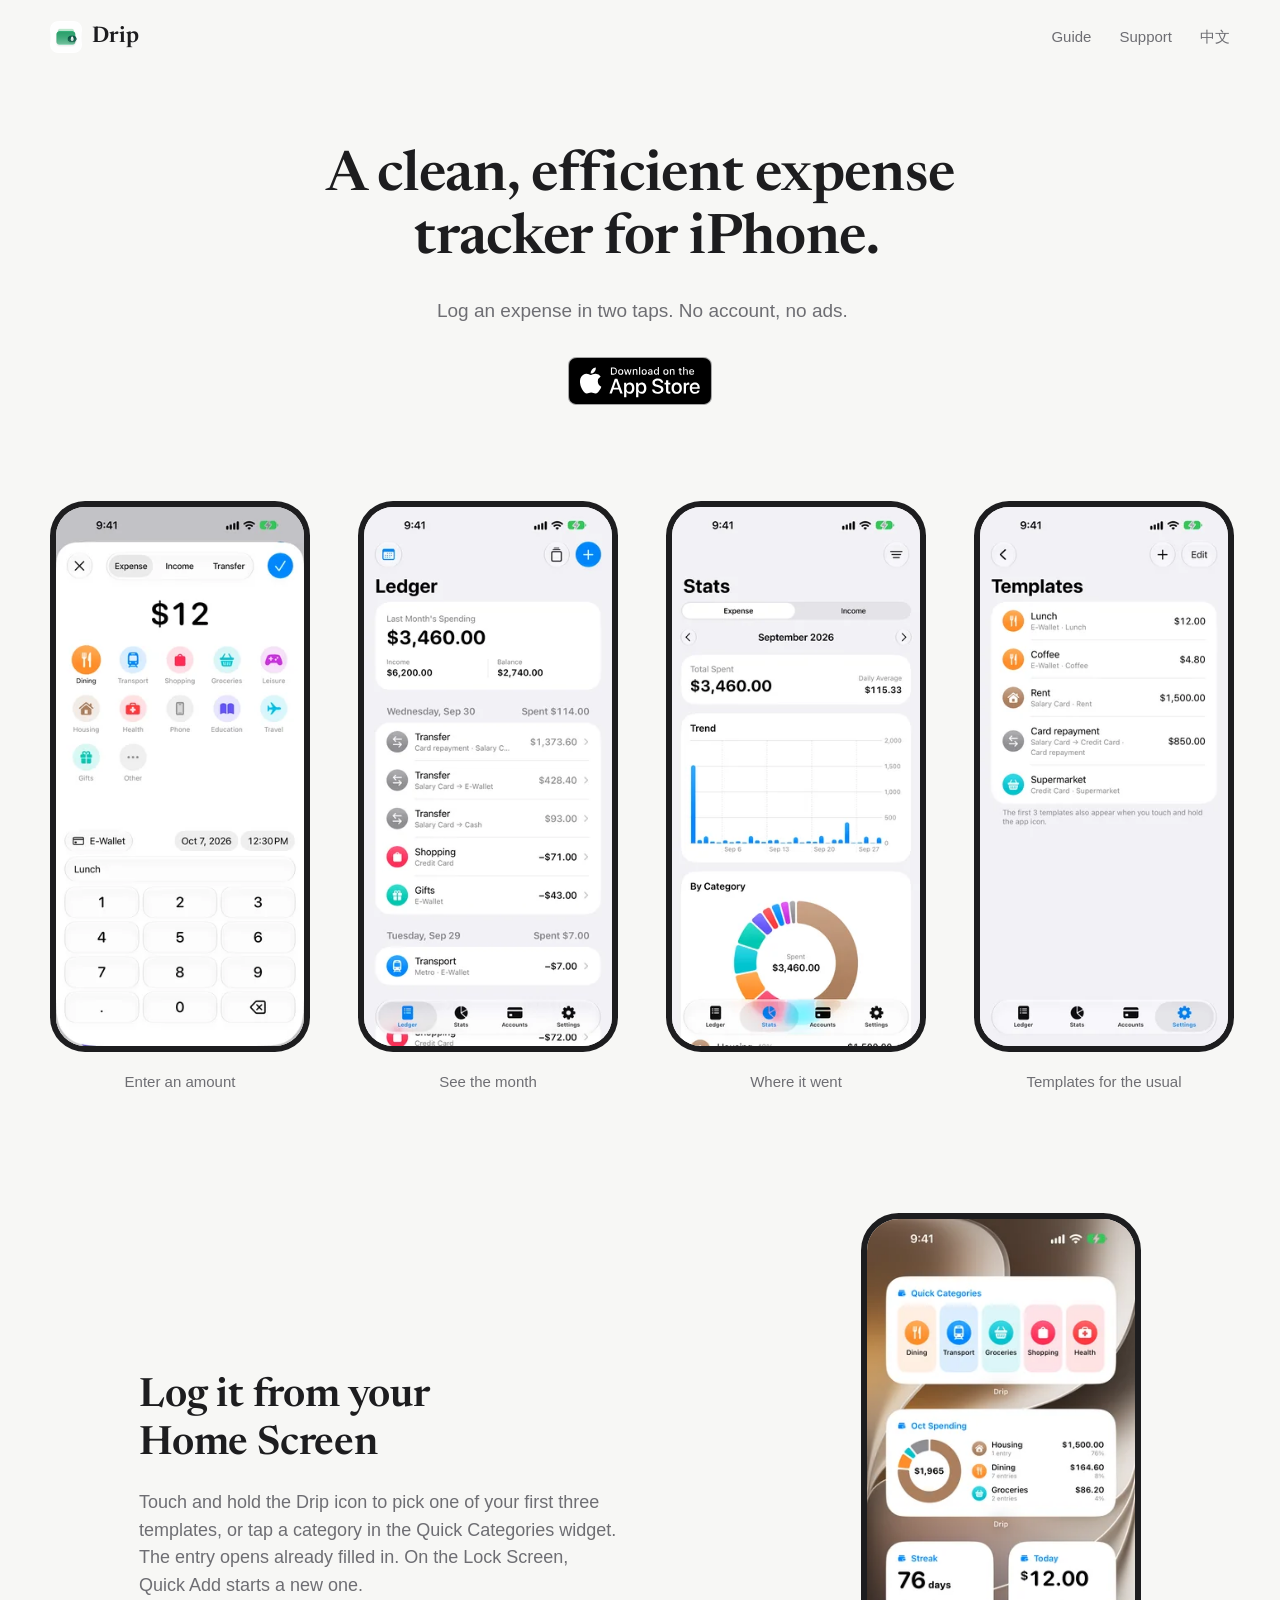
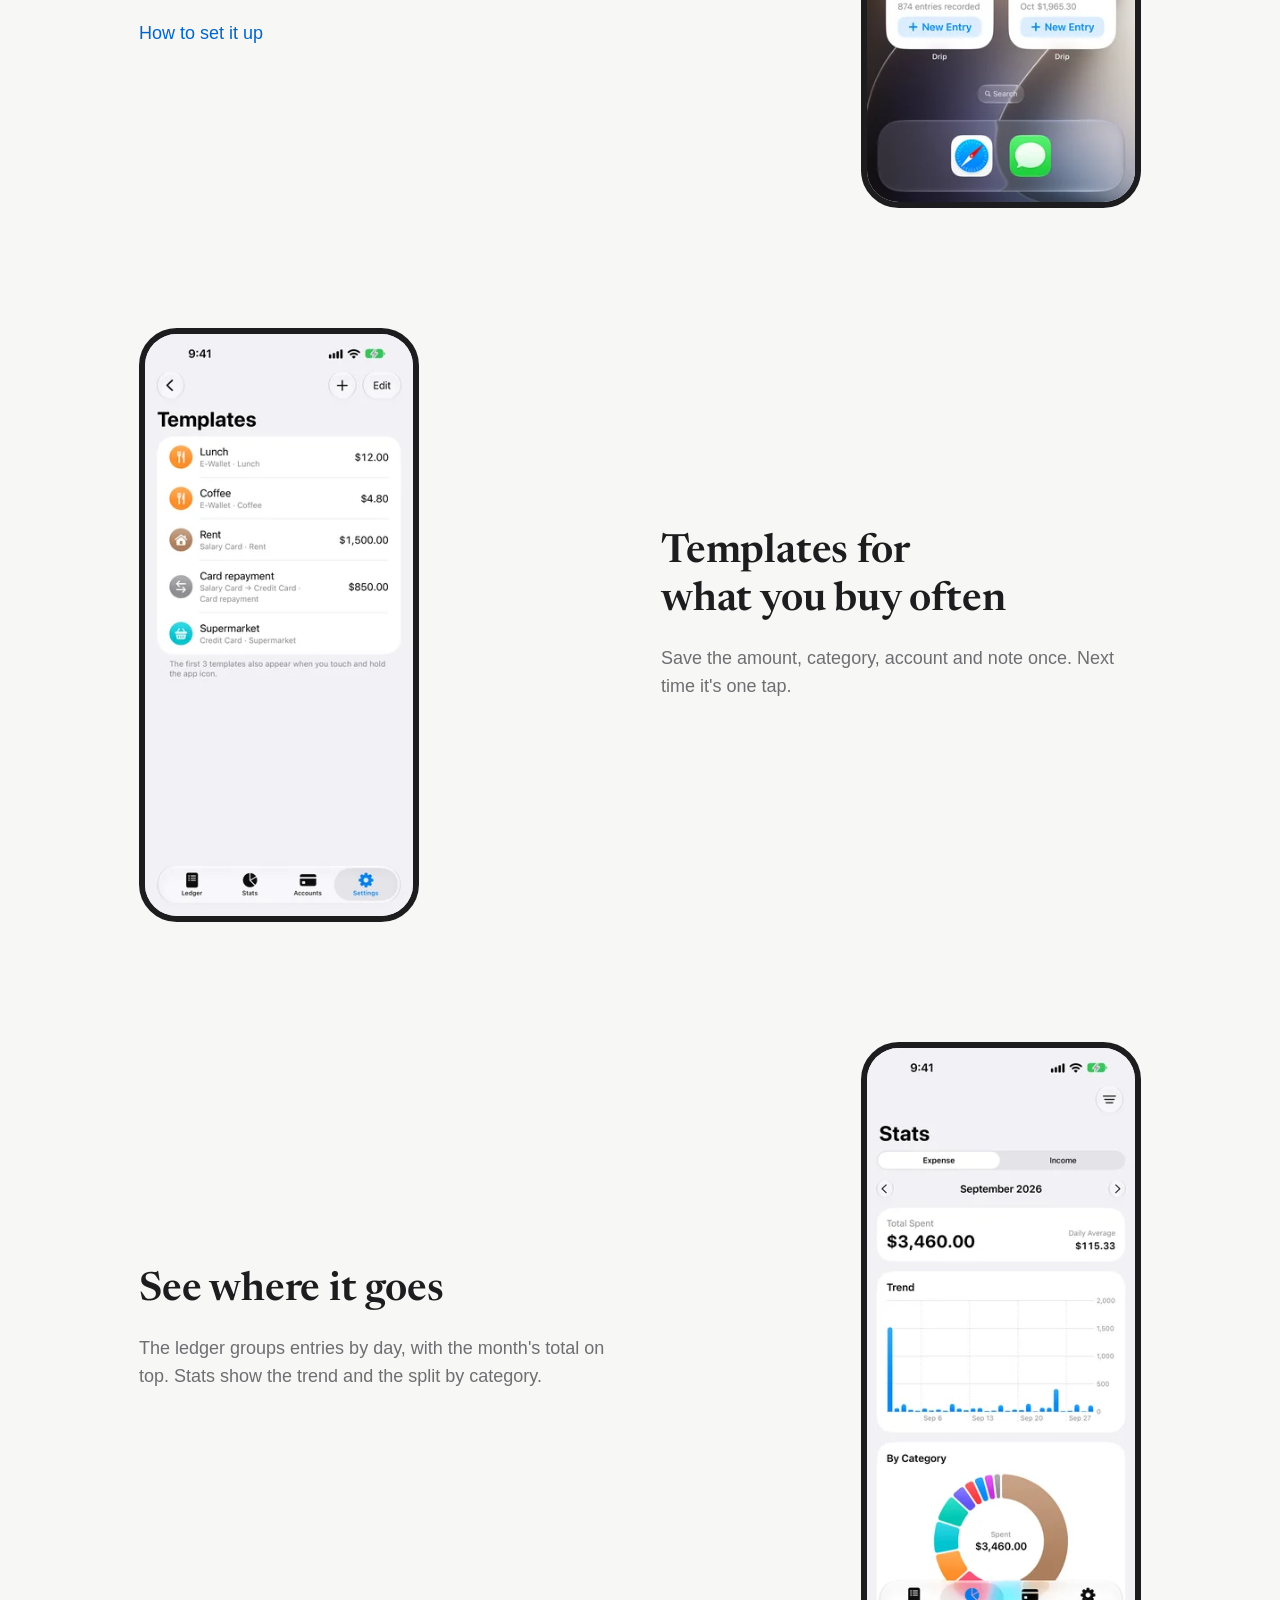
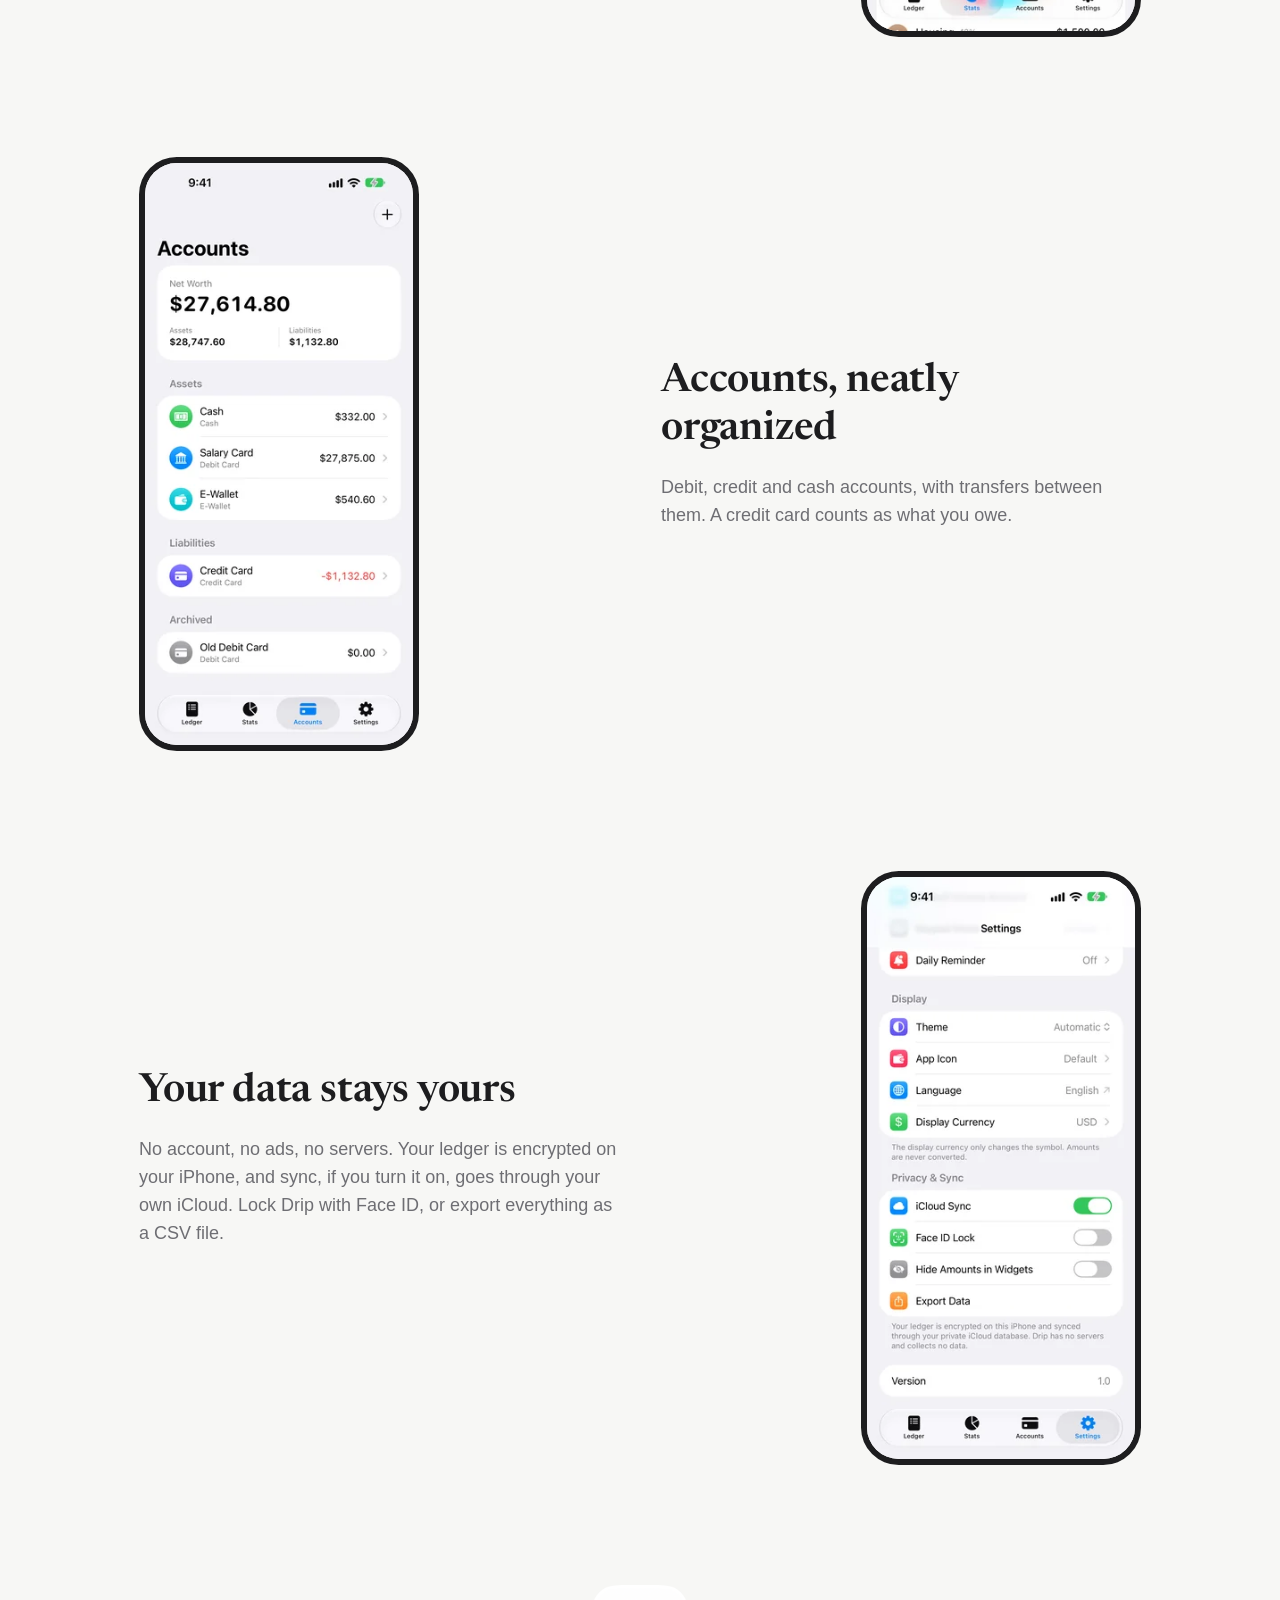
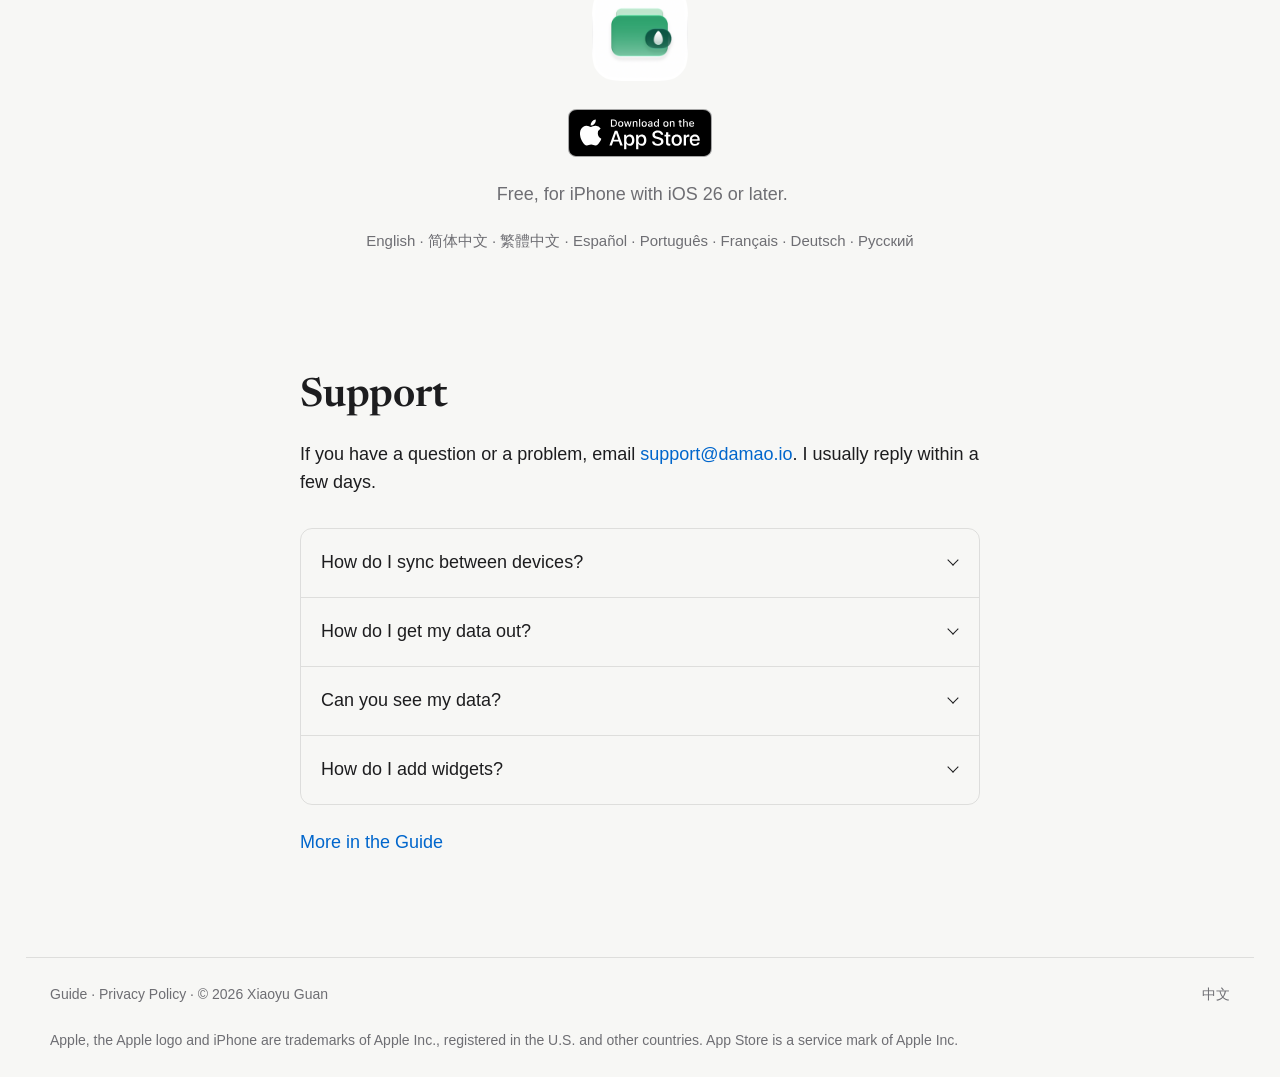
==== commit 25ac862b: "Use support@damao.io as the support contact For nervouna/drip#4." ====
--- a/index.html
+++ b/index.html
@@ -13,4 +13,4 @@
 <div class="gallery" tabindex="0"><figure><picture><source type="image/webp" srcset="/assets/screens/en/01-entry@1x.webp 1x, /assets/screens/en/01-entry@2x.webp 2x"><img class="phone" src="/assets/screens/en/01-entry@1x.png" srcset="/assets/screens/en/01-entry@1x.png 1x, /assets/screens/en/01-entry@2x.png 2x" width="300" height="652" alt="Enter an amount" loading="eager" decoding="async"></picture><figcaption>Enter an amount</figcaption></figure><figure><picture><source type="image/webp" srcset="/assets/screens/en/02-ledger@1x.webp 1x, /assets/screens/en/02-ledger@2x.webp 2x"><img class="phone" src="/assets/screens/en/02-ledger@1x.png" srcset="/assets/screens/en/02-ledger@1x.png 1x, /assets/screens/en/02-ledger@2x.png 2x" width="300" height="652" alt="See the month" loading="eager" decoding="async"></picture><figcaption>See the month</figcaption></figure><figure><picture><source type="image/webp" srcset="/assets/screens/en/03-stats@1x.webp 1x, /assets/screens/en/03-stats@2x.webp 2x"><img class="phone" src="/assets/screens/en/03-stats@1x.png" srcset="/assets/screens/en/03-stats@1x.png 1x, /assets/screens/en/03-stats@2x.png 2x" width="300" height="652" alt="Where it went" loading="eager" decoding="async"></picture><figcaption>Where it went</figcaption></figure><figure><picture><source type="image/webp" srcset="/assets/screens/en/04-templates@1x.webp 1x, /assets/screens/en/04-templates@2x.webp 2x"><img class="phone" src="/assets/screens/en/04-templates@1x.png" srcset="/assets/screens/en/04-templates@1x.png 1x, /assets/screens/en/04-templates@2x.png 2x" width="300" height="652" alt="Templates for the usual" loading="eager" decoding="async"></picture><figcaption>Templates for the usual</figcaption></figure><figure><picture><source type="image/webp" srcset="/assets/screens/en/08-widgets@1x.webp 1x, /assets/screens/en/08-widgets@2x.webp 2x"><img class="phone" src="/assets/screens/en/08-widgets@1x.png" srcset="/assets/screens/en/08-widgets@1x.png 1x, /assets/screens/en/08-widgets@2x.png 2x" width="300" height="652" alt="Log from the Home Screen" loading="eager" decoding="async"></picture><figcaption>Log from the Home Screen</figcaption></figure></div>
 <div class="features container"><section class="feature"><div class="feature-copy"><h2>Log it from your Home Screen</h2><p>Touch and hold the Drip icon to pick one of your first three templates, or tap a category in the Quick Categories widget. The entry opens already filled in. On the Lock Screen, Quick Add starts a new one.</p><a href="/guide/#app-icon">How to set it up</a></div><picture><source type="image/webp" srcset="/assets/screens/en/08-widgets@1x.webp 1x, /assets/screens/en/08-widgets@2x.webp 2x"><img class="phone" src="/assets/screens/en/08-widgets@1x.png" srcset="/assets/screens/en/08-widgets@1x.png 1x, /assets/screens/en/08-widgets@2x.png 2x" width="300" height="652" alt="Log it from your Home Screen" loading="lazy" decoding="async"></picture></section><section class="feature"><div class="feature-copy"><h2>Templates for what you buy often</h2><p>Save the amount, category, account and note once. Next time it's one tap.</p></div><picture><source type="image/webp" srcset="/assets/screens/en/04-templates@1x.webp 1x, /assets/screens/en/04-templates@2x.webp 2x"><img class="phone" src="/assets/screens/en/04-templates@1x.png" srcset="/assets/screens/en/04-templates@1x.png 1x, /assets/screens/en/04-templates@2x.png 2x" width="300" height="652" alt="Templates for what you buy often" loading="lazy" decoding="async"></picture></section><section class="feature"><div class="feature-copy"><h2>See where it goes</h2><p>The ledger groups entries by day, with the month's total on top. Stats show the trend and the split by category.</p></div><picture><source type="image/webp" srcset="/assets/screens/en/03-stats@1x.webp 1x, /assets/screens/en/03-stats@2x.webp 2x"><img class="phone" src="/assets/screens/en/03-stats@1x.png" srcset="/assets/screens/en/03-stats@1x.png 1x, /assets/screens/en/03-stats@2x.png 2x" width="300" height="652" alt="See where it goes" loading="lazy" decoding="async"></picture></section><section class="feature"><div class="feature-copy"><h2>Accounts, neatly organized</h2><p>Debit, credit and cash accounts, with transfers between them. A credit card counts as what you owe.</p></div><picture><source type="image/webp" srcset="/assets/screens/en/05-accounts@1x.webp 1x, /assets/screens/en/05-accounts@2x.webp 2x"><img class="phone" src="/assets/screens/en/05-accounts@1x.png" srcset="/assets/screens/en/05-accounts@1x.png 1x, /assets/screens/en/05-accounts@2x.png 2x" width="300" height="652" alt="Accounts, neatly organized" loading="lazy" decoding="async"></picture></section><section class="feature"><div class="feature-copy"><h2>Your data stays yours</h2><p>No account, no ads, no servers. Your ledger is encrypted on your iPhone, and sync, if you turn it on, goes through your own iCloud. Lock Drip with Face ID, or export everything as a CSV file.</p></div><picture><source type="image/webp" srcset="/assets/screens/en/07-privacy@1x.webp 1x, /assets/screens/en/07-privacy@2x.webp 2x"><img class="phone" src="/assets/screens/en/07-privacy@1x.png" srcset="/assets/screens/en/07-privacy@1x.png 1x, /assets/screens/en/07-privacy@2x.png 2x" width="300" height="652" alt="Your data stays yours" loading="lazy" decoding="async"></picture></section></div>
 <section class="closing"><img src="/assets/img/icon@2x.png" width="96" height="96" alt=""><a class="badge" href="https://apps.apple.com/app/id6819748641"><picture><source srcset="/assets/img/badge-en-white.svg" media="(prefers-color-scheme: dark)"><img src="/assets/img/badge-en-black.svg" width="144" height="48" alt="Download on the App Store"></picture></a><p>Free, for iPhone with iOS 26 or later<span class="hang-latin">.</span></p><p class="languages">English · 简体中文 · 繁體中文 · Español · Português · Français · Deutsch · Русский</p></section>
-<section class="support" id="support"><h2>Support</h2><p>If you have a question or a problem, email <a href="mailto:xiaoyuguan@hotmail.com">xiaoyuguan@hotmail.com</a>. I usually reply within a few days.</p><div class="faq"><details><summary>How do I sync between devices?</summary><p>Turn on iCloud Sync in Settings › Privacy &amp; Sync on each iPhone signed in to the same Apple Account. If Settings asks you to sign in, sign in to iCloud in the Settings app.</p></details><details><summary>How do I get my data out?</summary><p>Go to Settings › Privacy &amp; Sync › Export Data. All your entries are exported as a CSV file that you can share from the iOS share sheet.</p></details><details><summary>Can you see my data?</summary><p>No. Your data stays on your iPhone (and in your own iCloud when sync is on). The developer runs no servers and has no access to it.</p></details><details><summary>How do I add widgets?</summary><p>Touch and hold the Home Screen, tap Edit › Add Widget, then search for Drip.</p></details></div><a href="/guide/">More in the Guide</a></section></main><footer class="footer container"><p><a href="/guide/">Guide</a> · <a href="/privacy.html">Privacy Policy</a> · © 2026 Xiaoyu Guan</p><a href="/zh-Hans/" lang="zh-Hans">中文</a><p class="legal">Apple, the Apple logo and iPhone are trademarks of Apple Inc., registered in the U.S. and other countries. App Store is a service mark of Apple Inc.</p></footer></body></html>
+<section class="support" id="support"><h2>Support</h2><p>If you have a question or a problem, email <a href="mailto:support@damao.io">support@damao.io</a>. I usually reply within a few days.</p><div class="faq"><details><summary>How do I sync between devices?</summary><p>Turn on iCloud Sync in Settings › Privacy &amp; Sync on each iPhone signed in to the same Apple Account. If Settings asks you to sign in, sign in to iCloud in the Settings app.</p></details><details><summary>How do I get my data out?</summary><p>Go to Settings › Privacy &amp; Sync › Export Data. All your entries are exported as a CSV file that you can share from the iOS share sheet.</p></details><details><summary>Can you see my data?</summary><p>No. Your data stays on your iPhone (and in your own iCloud when sync is on). The developer runs no servers and has no access to it.</p></details><details><summary>How do I add widgets?</summary><p>Touch and hold the Home Screen, tap Edit › Add Widget, then search for Drip.</p></details></div><a href="/guide/">More in the Guide</a></section></main><footer class="footer container"><p><a href="/guide/">Guide</a> · <a href="/privacy.html">Privacy Policy</a> · © 2026 Xiaoyu Guan</p><a href="/zh-Hans/" lang="zh-Hans">中文</a><p class="legal">Apple, the Apple logo and iPhone are trademarks of Apple Inc., registered in the U.S. and other countries. App Store is a service mark of Apple Inc.</p></footer></body></html>
